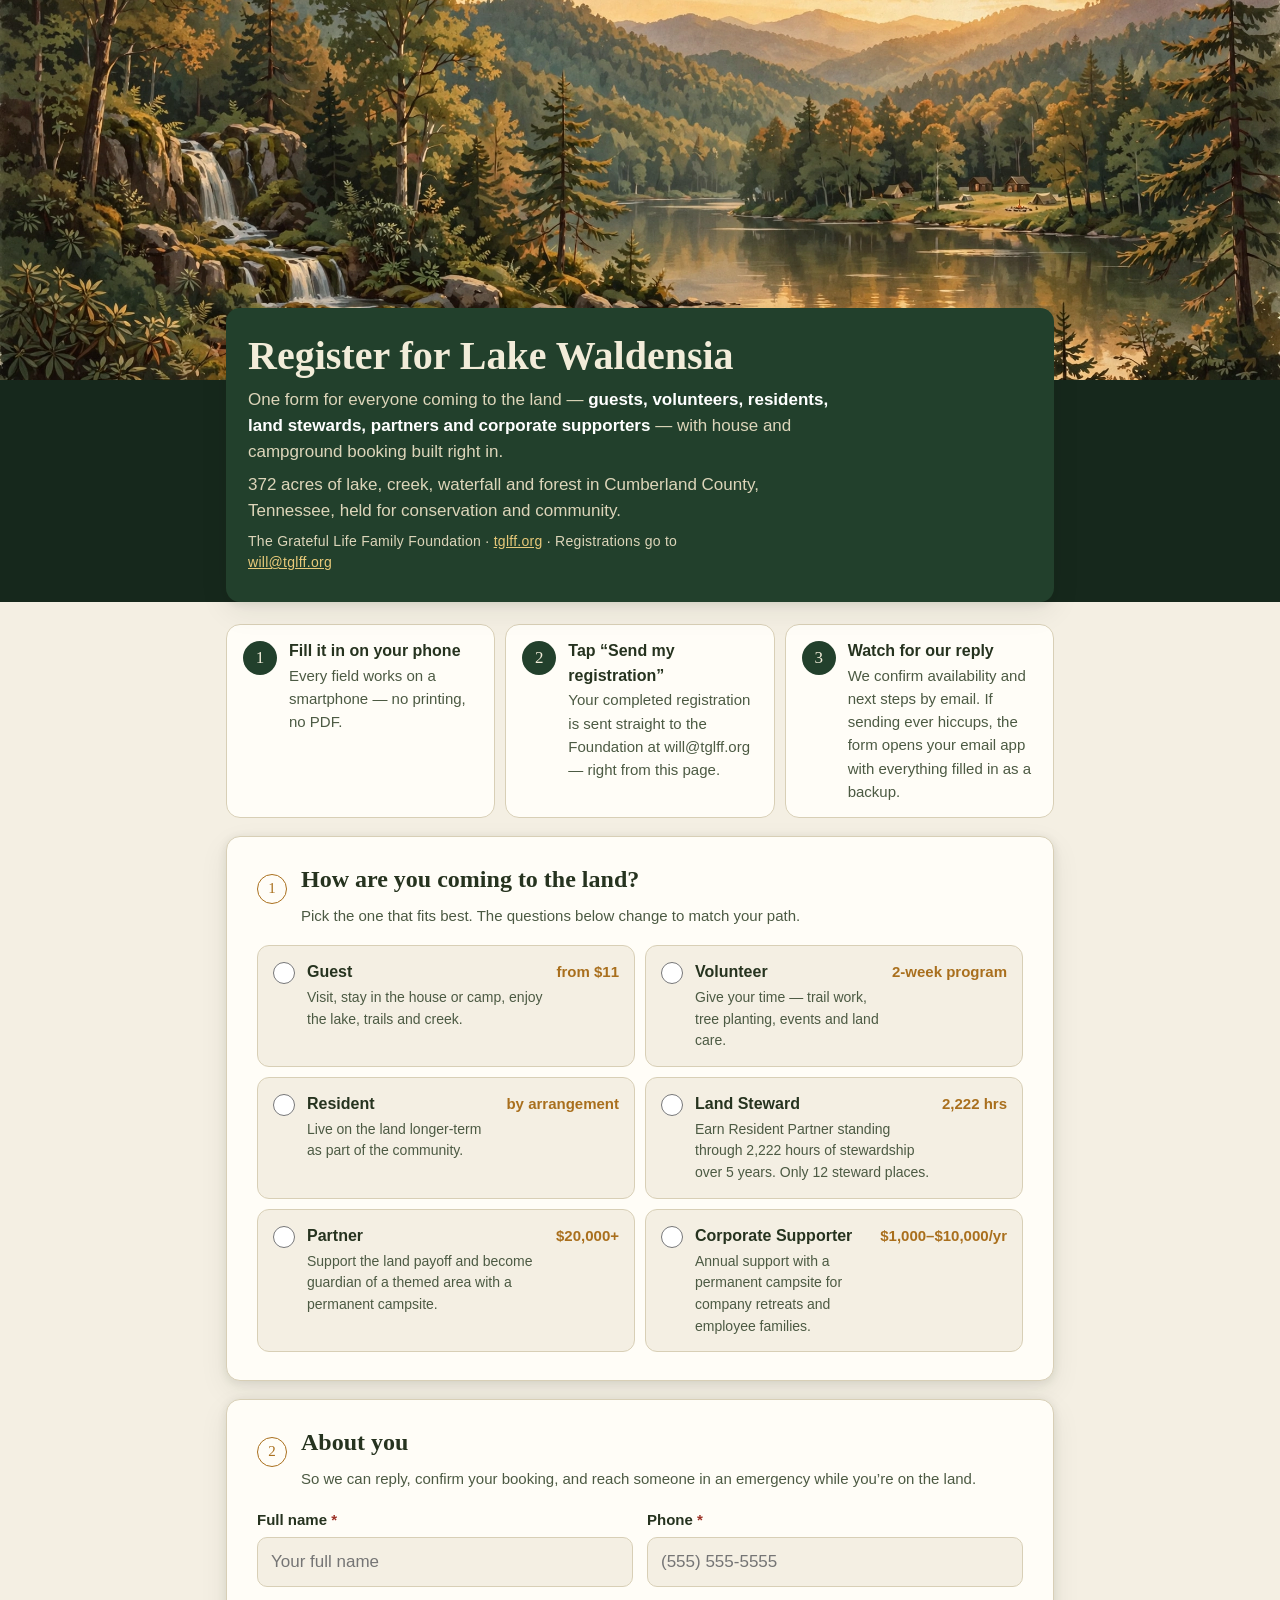
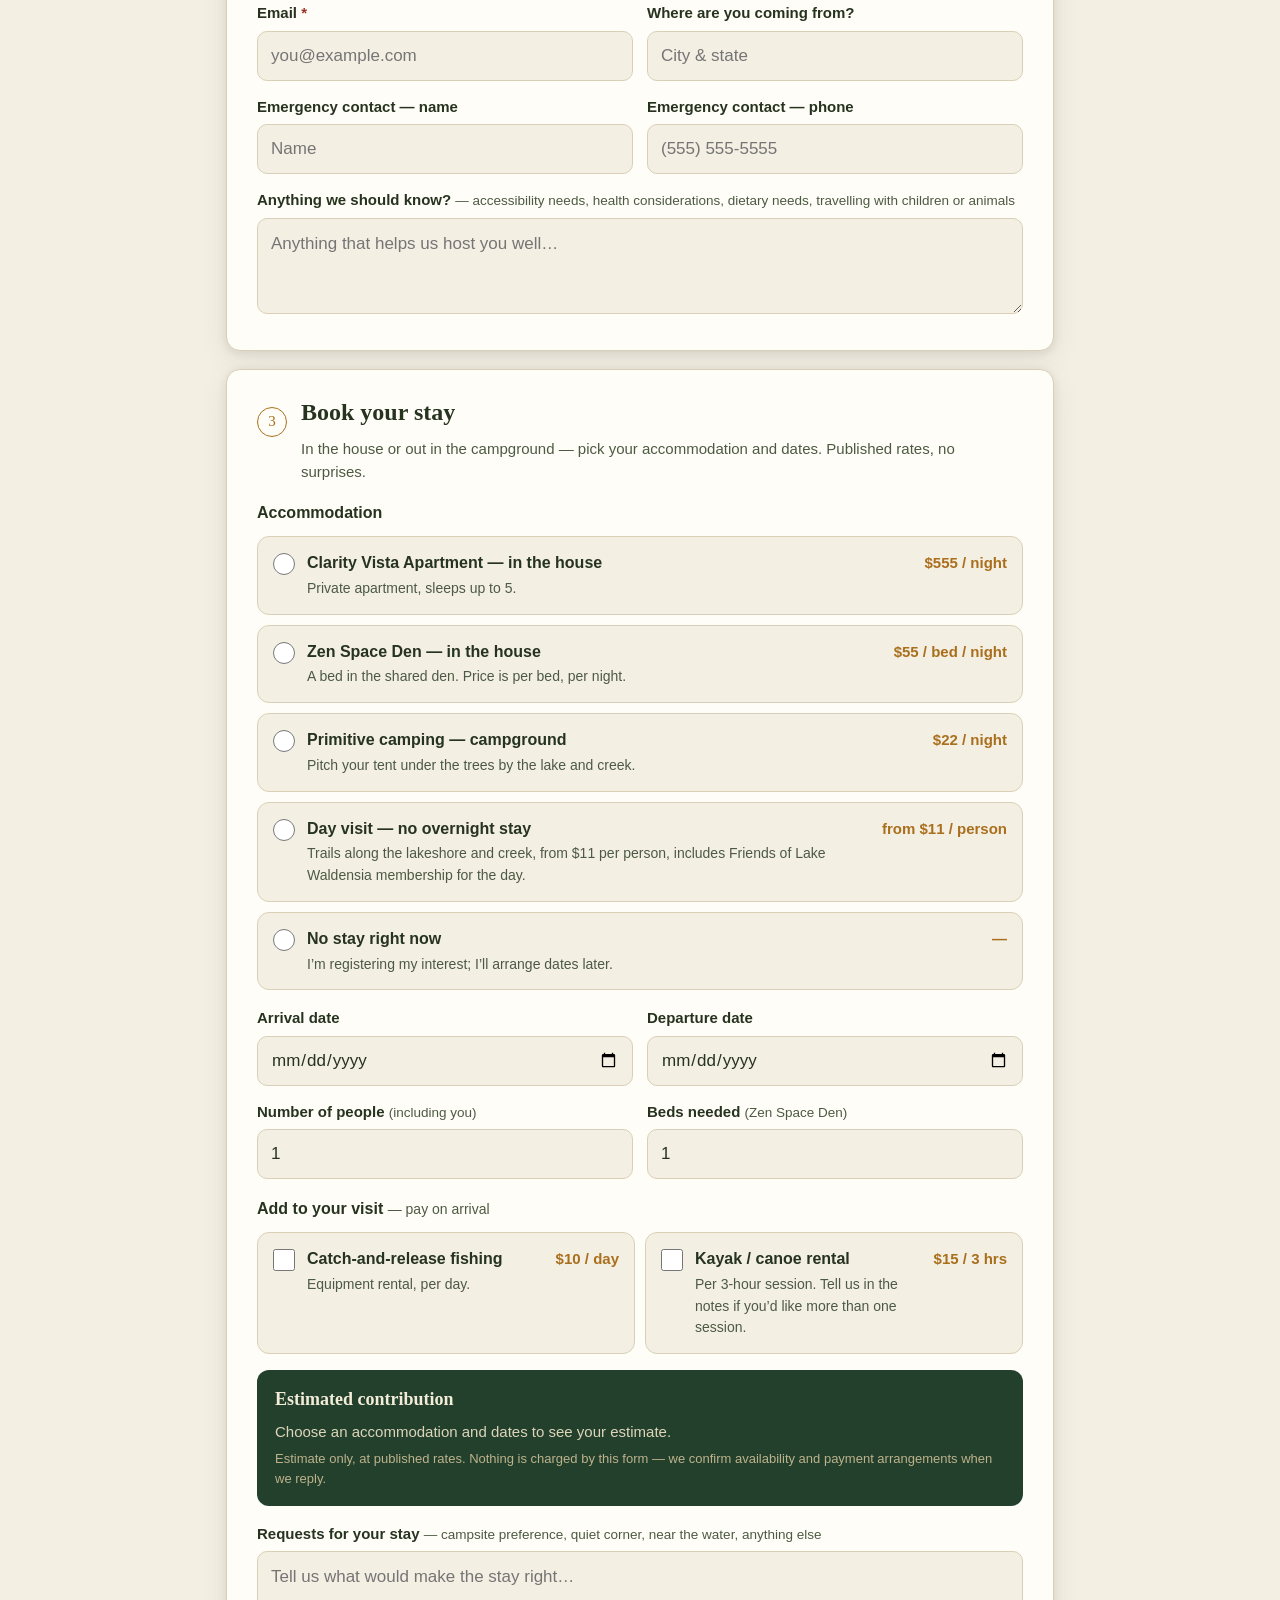
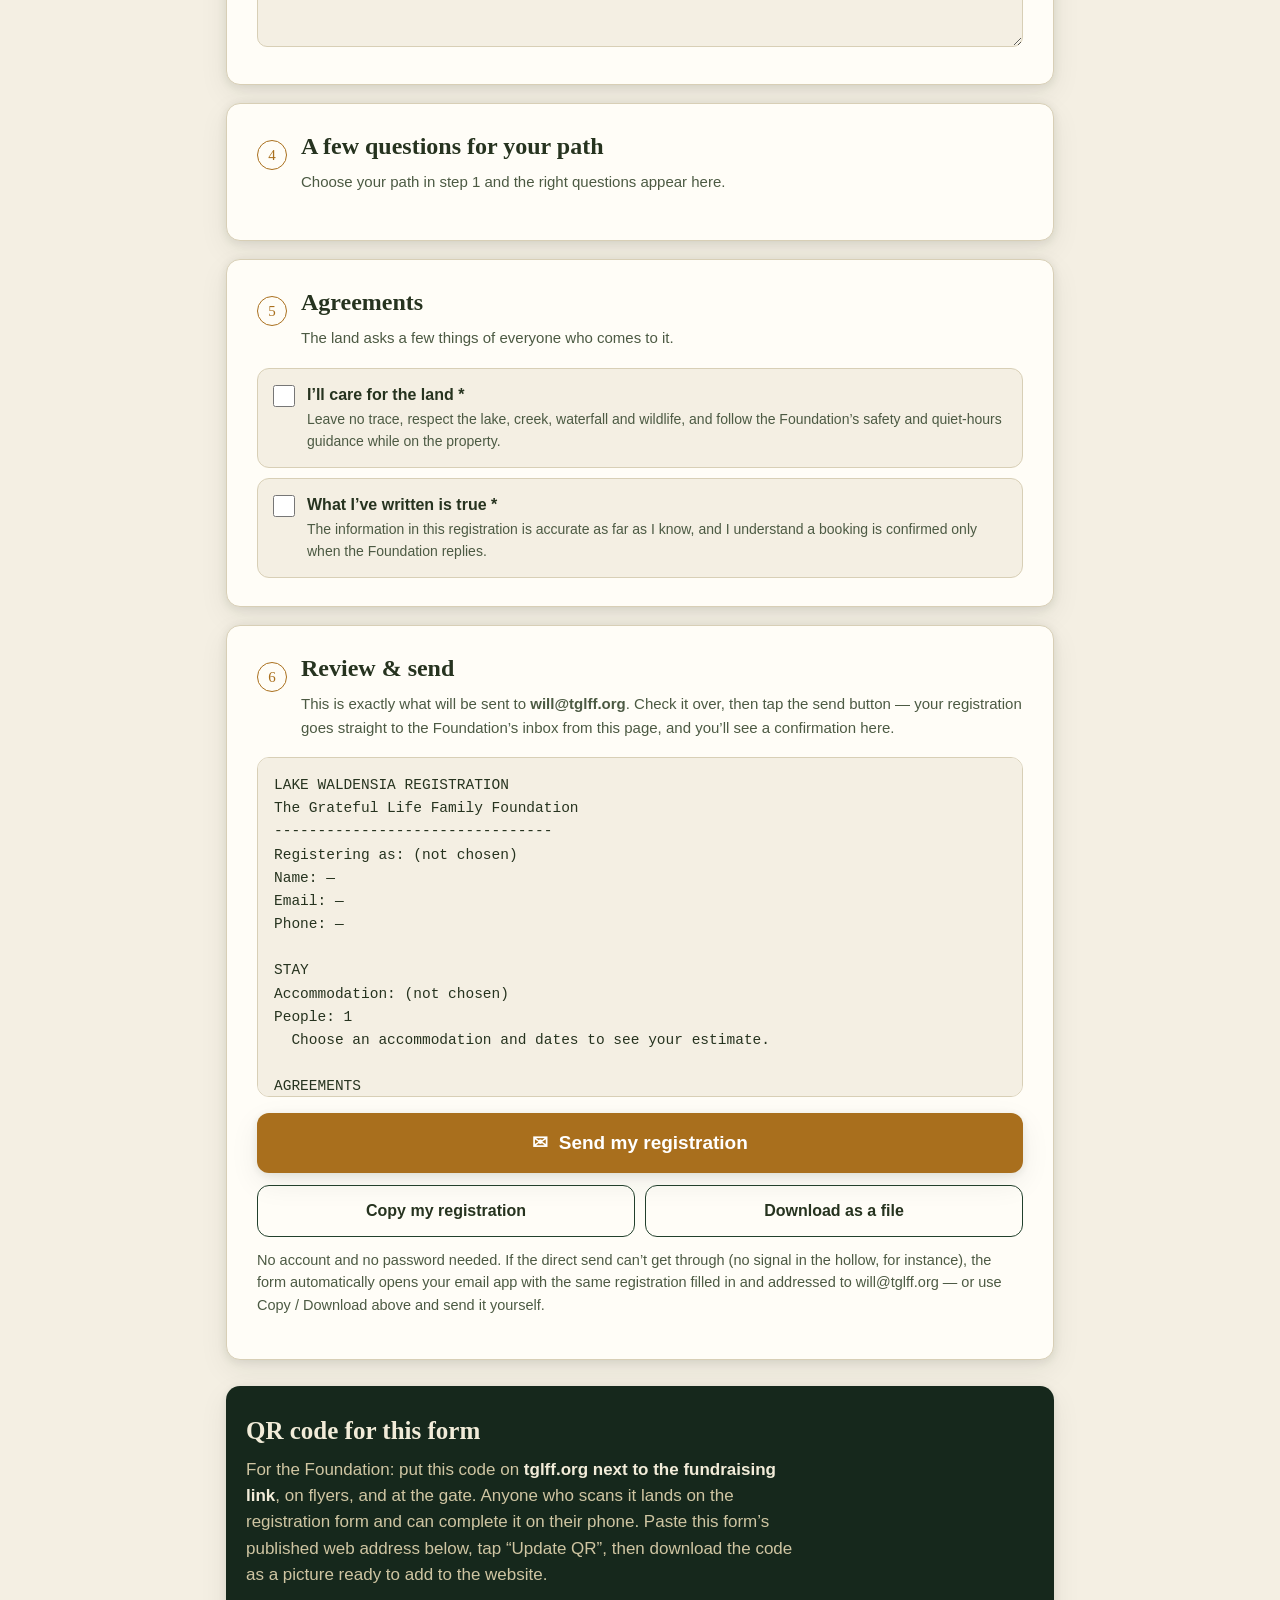
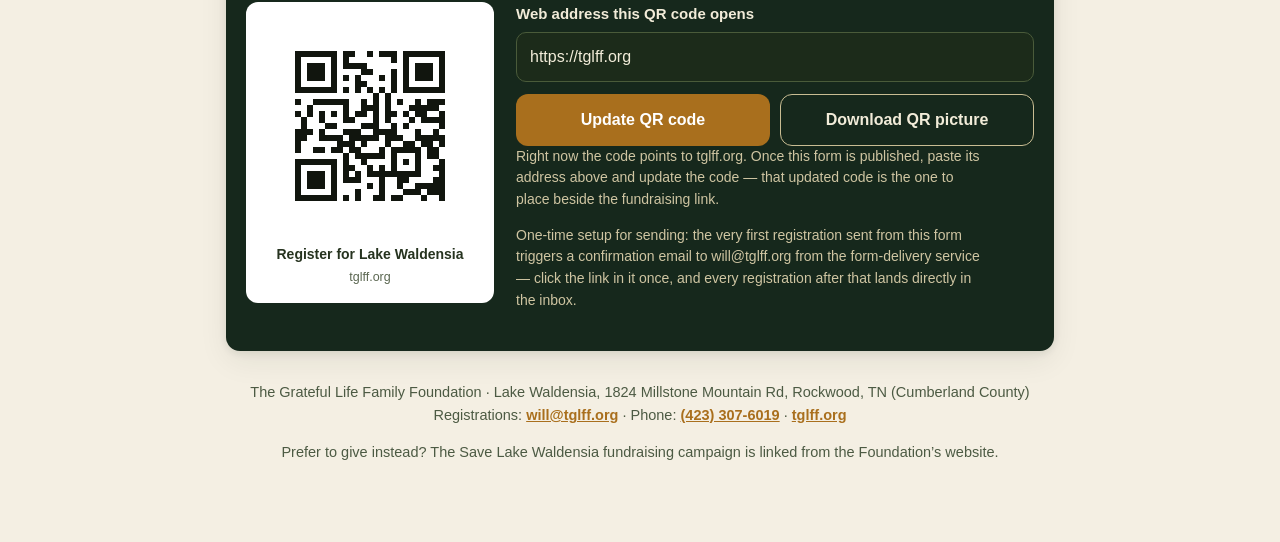
==== register.html @ fe50ce1e "Add Lake Waldensia registration form and QR code" ====
<!doctype html>
<html lang="en">
  <head>
    <meta charset="utf-8" />
    <meta name="viewport" content="width=device-width, initial-scale=1, viewport-fit=cover" />
    <meta name="color-scheme" content="light dark" />
    <link rel="icon" href="data:," />
    <title>Lake Waldensia Registration — Guests, Volunteers, Stewards &amp; Partners</title>
    <script>/* qrcode-generator 1.4.4 (Kazuhiko Arase, MIT) — inlined so the QR code renders anywhere, no network needed */
var qrcode=function(){function i(t,r){function a(t,r){g=function(t){for(var r=new Array(t),e=0;e<t;e+=1){r[e]=new Array(t);for(var n=0;n<t;n+=1)r[e][n]=null}return r}(l=4*u+17),e(0,0),e(l-7,0),e(0,l-7),i(),o(),v(t,r),7<=u&&h(t),null==n&&(n=w(u,f,c)),d(n,r)}var u=t,f=y[r],g=null,l=0,n=null,c=[],s={},e=function(t,r){for(var e=-1;e<=7;e+=1)if(!(t+e<=-1||l<=t+e))for(var n=-1;n<=7;n+=1)r+n<=-1||l<=r+n||(g[t+e][r+n]=0<=e&&e<=6&&(0==n||6==n)||0<=n&&n<=6&&(0==e||6==e)||2<=e&&e<=4&&2<=n&&n<=4)},o=function(){for(var t=8;t<l-8;t+=1)null==g[t][6]&&(g[t][6]=t%2==0);for(var r=8;r<l-8;r+=1)null==g[6][r]&&(g[6][r]=r%2==0)},i=function(){for(var t=B.getPatternPosition(u),r=0;r<t.length;r+=1)for(var e=0;e<t.length;e+=1){var n=t[r],o=t[e];if(null==g[n][o])for(var i=-2;i<=2;i+=1)for(var a=-2;a<=2;a+=1)g[n+i][o+a]=-2==i||2==i||-2==a||2==a||0==i&&0==a}},h=function(t){for(var r=B.getBCHTypeNumber(u),e=0;e<18;e+=1){var n=!t&&1==(r>>e&1);g[Math.floor(e/3)][e%3+l-8-3]=n}for(e=0;e<18;e+=1){n=!t&&1==(r>>e&1);g[e%3+l-8-3][Math.floor(e/3)]=n}},v=function(t,r){for(var e=f<<3|r,n=B.getBCHTypeInfo(e),o=0;o<15;o+=1){var i=!t&&1==(n>>o&1);o<6?g[o][8]=i:o<8?g[o+1][8]=i:g[l-15+o][8]=i}for(o=0;o<15;o+=1){i=!t&&1==(n>>o&1);o<8?g[8][l-o-1]=i:o<9?g[8][15-o-1+1]=i:g[8][15-o-1]=i}g[l-8][8]=!t},d=function(t,r){for(var e=-1,n=l-1,o=7,i=0,a=B.getMaskFunction(r),u=l-1;0<u;u-=2)for(6==u&&(u-=1);;){for(var f=0;f<2;f+=1)if(null==g[n][u-f]){var c=!1;i<t.length&&(c=1==(t[i]>>>o&1)),a(n,u-f)&&(c=!c),g[n][u-f]=c,-1==(o-=1)&&(i+=1,o=7)}if((n+=e)<0||l<=n){n-=e,e=-e;break}}},w=function(t,r,e){for(var n=b.getRSBlocks(t,r),o=M(),i=0;i<e.length;i+=1){var a=e[i];o.put(a.getMode(),4),o.put(a.getLength(),B.getLengthInBits(a.getMode(),t)),a.write(o)}var u=0;for(i=0;i<n.length;i+=1)u+=n[i].dataCount;if(o.getLengthInBits()>8*u)throw"code length overflow. ("+o.getLengthInBits()+">"+8*u+")";for(o.getLengthInBits()+4<=8*u&&o.put(0,4);o.getLengthInBits()%8!=0;)o.putBit(!1);for(;!(o.getLengthInBits()>=8*u||(o.put(236,8),o.getLengthInBits()>=8*u));)o.put(17,8);return function(t,r){for(var e=0,n=0,o=0,i=new Array(r.length),a=new Array(r.length),u=0;u<r.length;u+=1){var f=r[u].dataCount,c=r[u].totalCount-f;n=Math.max(n,f),o=Math.max(o,c),i[u]=new Array(f);for(var g=0;g<i[u].length;g+=1)i[u][g]=255&t.getBuffer()[g+e];e+=f;var l=B.getErrorCorrectPolynomial(c),h=C(i[u],l.getLength()-1).mod(l);a[u]=new Array(l.getLength()-1);for(g=0;g<a[u].length;g+=1){var s=g+h.getLength()-a[u].length;a[u][g]=0<=s?h.getAt(s):0}}var v=0;for(g=0;g<r.length;g+=1)v+=r[g].totalCount;var d=new Array(v),w=0;for(g=0;g<n;g+=1)for(u=0;u<r.length;u+=1)g<i[u].length&&(d[w]=i[u][g],w+=1);for(g=0;g<o;g+=1)for(u=0;u<r.length;u+=1)g<a[u].length&&(d[w]=a[u][g],w+=1);return d}(o,n)};s.addData=function(t,r){var e=null;switch(r=r||"Byte"){case"Numeric":e=x(t);break;case"Alphanumeric":e=m(t);break;case"Byte":e=L(t);break;case"Kanji":e=D(t);break;default:throw"mode:"+r}c.push(e),n=null},s.isDark=function(t,r){if(t<0||l<=t||r<0||l<=r)throw t+","+r;return g[t][r]},s.getModuleCount=function(){return l},s.make=function(){if(u<1){for(var t=1;t<40;t++){for(var r=b.getRSBlocks(t,f),e=M(),n=0;n<c.length;n++){var o=c[n];e.put(o.getMode(),4),e.put(o.getLength(),B.getLengthInBits(o.getMode(),t)),o.write(e)}var i=0;for(n=0;n<r.length;n++)i+=r[n].dataCount;if(e.getLengthInBits()<=8*i)break}u=t}a(!1,function(){for(var t=0,r=0,e=0;e<8;e+=1){a(!0,e);var n=B.getLostPoint(s);(0==e||n<t)&&(t=n,r=e)}return r}())},s.createTableTag=function(t,r){t=t||2;var e="";e+='<table style="',e+=" border-width: 0px; border-style: none;",e+=" border-collapse: collapse;",e+=" padding: 0px; margin: "+(r=void 0===r?4*t:r)+"px;",e+='">',e+="<tbody>";for(var n=0;n<s.getModuleCount();n+=1){e+="<tr>";for(var o=0;o<s.getModuleCount();o+=1)e+='<td style="',e+=" border-width: 0px; border-style: none;",e+=" border-collapse: collapse;",e+=" padding: 0px; margin: 0px;",e+=" width: "+t+"px;",e+=" height: "+t+"px;",e+=" background-color: ",e+=s.isDark(n,o)?"#000000":"#ffffff",e+=";",e+='"/>';e+="</tr>"}return e+="</tbody>",e+="</table>"},s.createSvgTag=function(t,r,e,n){var o={};"object"==typeof t&&(t=(o=t).cellSize,r=o.margin,e=o.alt,n=o.title),t=t||2,r=void 0===r?4*t:r,(e="string"==typeof e?{text:e}:e||{}).text=e.text||null,e.id=e.text?e.id||"qrcode-description":null,(n="string"==typeof n?{text:n}:n||{}).text=n.text||null,n.id=n.text?n.id||"qrcode-title":null;var i,a,u,f,c=s.getModuleCount()*t+2*r,g="";for(f="l"+t+",0 0,"+t+" -"+t+",0 0,-"+t+"z ",g+='<svg version="1.1" xmlns="http://www.w3.org/2000/svg"',g+=o.scalable?"":' width="'+c+'px" height="'+c+'px"',g+=' viewBox="0 0 '+c+" "+c+'" ',g+=' preserveAspectRatio="xMinYMin meet"',g+=n.text||e.text?' role="img" aria-labelledby="'+p([n.id,e.id].join(" ").trim())+'"':"",g+=">",g+=n.text?'<title id="'+p(n.id)+'">'+p(n.text)+"</title>":"",g+=e.text?'<description id="'+p(e.id)+'">'+p(e.text)+"</description>":"",g+='<rect width="100%" height="100%" fill="white" cx="0" cy="0"/>',g+='<path d="',a=0;a<s.getModuleCount();a+=1)for(u=a*t+r,i=0;i<s.getModuleCount();i+=1)s.isDark(a,i)&&(g+="M"+(i*t+r)+","+u+f);return g+='" stroke="transparent" fill="black"/>',g+="</svg>"},s.createDataURL=function(o,t){o=o||2,t=void 0===t?4*o:t;var r=s.getModuleCount()*o+2*t,i=t,a=r-t;return I(r,r,function(t,r){if(i<=t&&t<a&&i<=r&&r<a){var e=Math.floor((t-i)/o),n=Math.floor((r-i)/o);return s.isDark(n,e)?0:1}return 1})},s.createImgTag=function(t,r,e){t=t||2,r=void 0===r?4*t:r;var n=s.getModuleCount()*t+2*r,o="";return o+="<img",o+=' src="',o+=s.createDataURL(t,r),o+='"',o+=' width="',o+=n,o+='"',o+=' height="',o+=n,o+='"',e&&(o+=' alt="',o+=p(e),o+='"'),o+="/>"};var p=function(t){for(var r="",e=0;e<t.length;e+=1){var n=t.charAt(e);switch(n){case"<":r+="&lt;";break;case">":r+="&gt;";break;case"&":r+="&amp;";break;case'"':r+="&quot;";break;default:r+=n}}return r};return s.createASCII=function(t,r){if((t=t||1)<2)return function(t){t=void 0===t?2:t;var r,e,n,o,i,a=1*s.getModuleCount()+2*t,u=t,f=a-t,c={"██":"█","█ ":"▀"," █":"▄","  ":" "},g={"██":"▀","█ ":"▀"," █":" ","  ":" "},l="";for(r=0;r<a;r+=2){for(n=Math.floor((r-u)/1),o=Math.floor((r+1-u)/1),e=0;e<a;e+=1)i="█",u<=e&&e<f&&u<=r&&r<f&&s.isDark(n,Math.floor((e-u)/1))&&(i=" "),u<=e&&e<f&&u<=r+1&&r+1<f&&s.isDark(o,Math.floor((e-u)/1))?i+=" ":i+="█",l+=t<1&&f<=r+1?g[i]:c[i];l+="\n"}return a%2&&0<t?l.substring(0,l.length-a-1)+Array(1+a).join("▀"):l.substring(0,l.length-1)}(r);t-=1,r=void 0===r?2*t:r;var e,n,o,i,a=s.getModuleCount()*t+2*r,u=r,f=a-r,c=Array(t+1).join("██"),g=Array(t+1).join("  "),l="",h="";for(e=0;e<a;e+=1){for(o=Math.floor((e-u)/t),h="",n=0;n<a;n+=1)i=1,u<=n&&n<f&&u<=e&&e<f&&s.isDark(o,Math.floor((n-u)/t))&&(i=0),h+=i?c:g;for(o=0;o<t;o+=1)l+=h+"\n"}return l.substring(0,l.length-1)},s.renderTo2dContext=function(t,r){r=r||2;for(var e=s.getModuleCount(),n=0;n<e;n++)for(var o=0;o<e;o++)t.fillStyle=s.isDark(n,o)?"black":"white",t.fillRect(n*r,o*r,r,r)},s}i.stringToBytes=(i.stringToBytesFuncs={default:function(t){for(var r=[],e=0;e<t.length;e+=1){var n=t.charCodeAt(e);r.push(255&n)}return r}}).default,i.createStringToBytes=function(u,f){var i=function(){function t(){var t=r.read();if(-1==t)throw"eof";return t}for(var r=S(u),e=0,n={};;){var o=r.read();if(-1==o)break;var i=t(),a=t()<<8|t();n[String.fromCharCode(o<<8|i)]=a,e+=1}if(e!=f)throw e+" != "+f;return n}(),a="?".charCodeAt(0);return function(t){for(var r=[],e=0;e<t.length;e+=1){var n=t.charCodeAt(e);if(n<128)r.push(n);else{var o=i[t.charAt(e)];"number"==typeof o?(255&o)==o?r.push(o):(r.push(o>>>8),r.push(255&o)):r.push(a)}}return r}};var r,t,a=1,u=2,o=4,f=8,y={L:1,M:0,Q:3,H:2},e=0,n=1,c=2,g=3,l=4,h=5,s=6,v=7,B=(r=[[],[6,18],[6,22],[6,26],[6,30],[6,34],[6,22,38],[6,24,42],[6,26,46],[6,28,50],[6,30,54],[6,32,58],[6,34,62],[6,26,46,66],[6,26,48,70],[6,26,50,74],[6,30,54,78],[6,30,56,82],[6,30,58,86],[6,34,62,90],[6,28,50,72,94],[6,26,50,74,98],[6,30,54,78,102],[6,28,54,80,106],[6,32,58,84,110],[6,30,58,86,114],[6,34,62,90,118],[6,26,50,74,98,122],[6,30,54,78,102,126],[6,26,52,78,104,130],[6,30,56,82,108,134],[6,34,60,86,112,138],[6,30,58,86,114,142],[6,34,62,90,118,146],[6,30,54,78,102,126,150],[6,24,50,76,102,128,154],[6,28,54,80,106,132,158],[6,32,58,84,110,136,162],[6,26,54,82,110,138,166],[6,30,58,86,114,142,170]],(t={}).getBCHTypeInfo=function(t){for(var r=t<<10;0<=d(r)-d(1335);)r^=1335<<d(r)-d(1335);return 21522^(t<<10|r)},t.getBCHTypeNumber=function(t){for(var r=t<<12;0<=d(r)-d(7973);)r^=7973<<d(r)-d(7973);return t<<12|r},t.getPatternPosition=function(t){return r[t-1]},t.getMaskFunction=function(t){switch(t){case e:return function(t,r){return(t+r)%2==0};case n:return function(t,r){return t%2==0};case c:return function(t,r){return r%3==0};case g:return function(t,r){return(t+r)%3==0};case l:return function(t,r){return(Math.floor(t/2)+Math.floor(r/3))%2==0};case h:return function(t,r){return t*r%2+t*r%3==0};case s:return function(t,r){return(t*r%2+t*r%3)%2==0};case v:return function(t,r){return(t*r%3+(t+r)%2)%2==0};default:throw"bad maskPattern:"+t}},t.getErrorCorrectPolynomial=function(t){for(var r=C([1],0),e=0;e<t;e+=1)r=r.multiply(C([1,w.gexp(e)],0));return r},t.getLengthInBits=function(t,r){if(1<=r&&r<10)switch(t){case a:return 10;case u:return 9;case o:case f:return 8;default:throw"mode:"+t}else if(r<27)switch(t){case a:return 12;case u:return 11;case o:return 16;case f:return 10;default:throw"mode:"+t}else{if(!(r<41))throw"type:"+r;switch(t){case a:return 14;case u:return 13;case o:return 16;case f:return 12;default:throw"mode:"+t}}},t.getLostPoint=function(t){for(var r=t.getModuleCount(),e=0,n=0;n<r;n+=1)for(var o=0;o<r;o+=1){for(var i=0,a=t.isDark(n,o),u=-1;u<=1;u+=1)if(!(n+u<0||r<=n+u))for(var f=-1;f<=1;f+=1)o+f<0||r<=o+f||0==u&&0==f||a==t.isDark(n+u,o+f)&&(i+=1);5<i&&(e+=3+i-5)}for(n=0;n<r-1;n+=1)for(o=0;o<r-1;o+=1){var c=0;t.isDark(n,o)&&(c+=1),t.isDark(n+1,o)&&(c+=1),t.isDark(n,o+1)&&(c+=1),t.isDark(n+1,o+1)&&(c+=1),0!=c&&4!=c||(e+=3)}for(n=0;n<r;n+=1)for(o=0;o<r-6;o+=1)t.isDark(n,o)&&!t.isDark(n,o+1)&&t.isDark(n,o+2)&&t.isDark(n,o+3)&&t.isDark(n,o+4)&&!t.isDark(n,o+5)&&t.isDark(n,o+6)&&(e+=40);for(o=0;o<r;o+=1)for(n=0;n<r-6;n+=1)t.isDark(n,o)&&!t.isDark(n+1,o)&&t.isDark(n+2,o)&&t.isDark(n+3,o)&&t.isDark(n+4,o)&&!t.isDark(n+5,o)&&t.isDark(n+6,o)&&(e+=40);var g=0;for(o=0;o<r;o+=1)for(n=0;n<r;n+=1)t.isDark(n,o)&&(g+=1);return e+=Math.abs(100*g/r/r-50)/5*10},t);function d(t){for(var r=0;0!=t;)r+=1,t>>>=1;return r}var w=function(){for(var r=new Array(256),e=new Array(256),t=0;t<8;t+=1)r[t]=1<<t;for(t=8;t<256;t+=1)r[t]=r[t-4]^r[t-5]^r[t-6]^r[t-8];for(t=0;t<255;t+=1)e[r[t]]=t;var n={glog:function(t){if(t<1)throw"glog("+t+")";return e[t]},gexp:function(t){for(;t<0;)t+=255;for(;256<=t;)t-=255;return r[t]}};return n}();function C(n,o){if(void 0===n.length)throw n.length+"/"+o;var r=function(){for(var t=0;t<n.length&&0==n[t];)t+=1;for(var r=new Array(n.length-t+o),e=0;e<n.length-t;e+=1)r[e]=n[e+t];return r}(),i={getAt:function(t){return r[t]},getLength:function(){return r.length},multiply:function(t){for(var r=new Array(i.getLength()+t.getLength()-1),e=0;e<i.getLength();e+=1)for(var n=0;n<t.getLength();n+=1)r[e+n]^=w.gexp(w.glog(i.getAt(e))+w.glog(t.getAt(n)));return C(r,0)},mod:function(t){if(i.getLength()-t.getLength()<0)return i;for(var r=w.glog(i.getAt(0))-w.glog(t.getAt(0)),e=new Array(i.getLength()),n=0;n<i.getLength();n+=1)e[n]=i.getAt(n);for(n=0;n<t.getLength();n+=1)e[n]^=w.gexp(w.glog(t.getAt(n))+r);return C(e,0).mod(t)}};return i}function p(){var e=[],o={writeByte:function(t){e.push(255&t)},writeShort:function(t){o.writeByte(t),o.writeByte(t>>>8)},writeBytes:function(t,r,e){r=r||0,e=e||t.length;for(var n=0;n<e;n+=1)o.writeByte(t[n+r])},writeString:function(t){for(var r=0;r<t.length;r+=1)o.writeByte(t.charCodeAt(r))},toByteArray:function(){return e},toString:function(){var t="";t+="[";for(var r=0;r<e.length;r+=1)0<r&&(t+=","),t+=e[r];return t+="]"}};return o}var k,A,b=(k=[[1,26,19],[1,26,16],[1,26,13],[1,26,9],[1,44,34],[1,44,28],[1,44,22],[1,44,16],[1,70,55],[1,70,44],[2,35,17],[2,35,13],[1,100,80],[2,50,32],[2,50,24],[4,25,9],[1,134,108],[2,67,43],[2,33,15,2,34,16],[2,33,11,2,34,12],[2,86,68],[4,43,27],[4,43,19],[4,43,15],[2,98,78],[4,49,31],[2,32,14,4,33,15],[4,39,13,1,40,14],[2,121,97],[2,60,38,2,61,39],[4,40,18,2,41,19],[4,40,14,2,41,15],[2,146,116],[3,58,36,2,59,37],[4,36,16,4,37,17],[4,36,12,4,37,13],[2,86,68,2,87,69],[4,69,43,1,70,44],[6,43,19,2,44,20],[6,43,15,2,44,16],[4,101,81],[1,80,50,4,81,51],[4,50,22,4,51,23],[3,36,12,8,37,13],[2,116,92,2,117,93],[6,58,36,2,59,37],[4,46,20,6,47,21],[7,42,14,4,43,15],[4,133,107],[8,59,37,1,60,38],[8,44,20,4,45,21],[12,33,11,4,34,12],[3,145,115,1,146,116],[4,64,40,5,65,41],[11,36,16,5,37,17],[11,36,12,5,37,13],[5,109,87,1,110,88],[5,65,41,5,66,42],[5,54,24,7,55,25],[11,36,12,7,37,13],[5,122,98,1,123,99],[7,73,45,3,74,46],[15,43,19,2,44,20],[3,45,15,13,46,16],[1,135,107,5,136,108],[10,74,46,1,75,47],[1,50,22,15,51,23],[2,42,14,17,43,15],[5,150,120,1,151,121],[9,69,43,4,70,44],[17,50,22,1,51,23],[2,42,14,19,43,15],[3,141,113,4,142,114],[3,70,44,11,71,45],[17,47,21,4,48,22],[9,39,13,16,40,14],[3,135,107,5,136,108],[3,67,41,13,68,42],[15,54,24,5,55,25],[15,43,15,10,44,16],[4,144,116,4,145,117],[17,68,42],[17,50,22,6,51,23],[19,46,16,6,47,17],[2,139,111,7,140,112],[17,74,46],[7,54,24,16,55,25],[34,37,13],[4,151,121,5,152,122],[4,75,47,14,76,48],[11,54,24,14,55,25],[16,45,15,14,46,16],[6,147,117,4,148,118],[6,73,45,14,74,46],[11,54,24,16,55,25],[30,46,16,2,47,17],[8,132,106,4,133,107],[8,75,47,13,76,48],[7,54,24,22,55,25],[22,45,15,13,46,16],[10,142,114,2,143,115],[19,74,46,4,75,47],[28,50,22,6,51,23],[33,46,16,4,47,17],[8,152,122,4,153,123],[22,73,45,3,74,46],[8,53,23,26,54,24],[12,45,15,28,46,16],[3,147,117,10,148,118],[3,73,45,23,74,46],[4,54,24,31,55,25],[11,45,15,31,46,16],[7,146,116,7,147,117],[21,73,45,7,74,46],[1,53,23,37,54,24],[19,45,15,26,46,16],[5,145,115,10,146,116],[19,75,47,10,76,48],[15,54,24,25,55,25],[23,45,15,25,46,16],[13,145,115,3,146,116],[2,74,46,29,75,47],[42,54,24,1,55,25],[23,45,15,28,46,16],[17,145,115],[10,74,46,23,75,47],[10,54,24,35,55,25],[19,45,15,35,46,16],[17,145,115,1,146,116],[14,74,46,21,75,47],[29,54,24,19,55,25],[11,45,15,46,46,16],[13,145,115,6,146,116],[14,74,46,23,75,47],[44,54,24,7,55,25],[59,46,16,1,47,17],[12,151,121,7,152,122],[12,75,47,26,76,48],[39,54,24,14,55,25],[22,45,15,41,46,16],[6,151,121,14,152,122],[6,75,47,34,76,48],[46,54,24,10,55,25],[2,45,15,64,46,16],[17,152,122,4,153,123],[29,74,46,14,75,47],[49,54,24,10,55,25],[24,45,15,46,46,16],[4,152,122,18,153,123],[13,74,46,32,75,47],[48,54,24,14,55,25],[42,45,15,32,46,16],[20,147,117,4,148,118],[40,75,47,7,76,48],[43,54,24,22,55,25],[10,45,15,67,46,16],[19,148,118,6,149,119],[18,75,47,31,76,48],[34,54,24,34,55,25],[20,45,15,61,46,16]],(A={}).getRSBlocks=function(t,r){var e=function(t,r){switch(r){case y.L:return k[4*(t-1)+0];case y.M:return k[4*(t-1)+1];case y.Q:return k[4*(t-1)+2];case y.H:return k[4*(t-1)+3];default:return}}(t,r);if(void 0===e)throw"bad rs block @ typeNumber:"+t+"/errorCorrectionLevel:"+r;for(var n,o,i=e.length/3,a=[],u=0;u<i;u+=1)for(var f=e[3*u+0],c=e[3*u+1],g=e[3*u+2],l=0;l<f;l+=1)a.push((n=g,o=void 0,(o={}).totalCount=c,o.dataCount=n,o));return a},A),M=function(){var e=[],n=0,o={getBuffer:function(){return e},getAt:function(t){var r=Math.floor(t/8);return 1==(e[r]>>>7-t%8&1)},put:function(t,r){for(var e=0;e<r;e+=1)o.putBit(1==(t>>>r-e-1&1))},getLengthInBits:function(){return n},putBit:function(t){var r=Math.floor(n/8);e.length<=r&&e.push(0),t&&(e[r]|=128>>>n%8),n+=1}};return o},x=function(t){var r=a,n=t,e={getMode:function(){return r},getLength:function(t){return n.length},write:function(t){for(var r=n,e=0;e+2<r.length;)t.put(o(r.substring(e,e+3)),10),e+=3;e<r.length&&(r.length-e==1?t.put(o(r.substring(e,e+1)),4):r.length-e==2&&t.put(o(r.substring(e,e+2)),7))}},o=function(t){for(var r=0,e=0;e<t.length;e+=1)r=10*r+i(t.charAt(e));return r},i=function(t){if("0"<=t&&t<="9")return t.charCodeAt(0)-"0".charCodeAt(0);throw"illegal char :"+t};return e},m=function(t){var r=u,n=t,e={getMode:function(){return r},getLength:function(t){return n.length},write:function(t){for(var r=n,e=0;e+1<r.length;)t.put(45*o(r.charAt(e))+o(r.charAt(e+1)),11),e+=2;e<r.length&&t.put(o(r.charAt(e)),6)}},o=function(t){if("0"<=t&&t<="9")return t.charCodeAt(0)-"0".charCodeAt(0);if("A"<=t&&t<="Z")return t.charCodeAt(0)-"A".charCodeAt(0)+10;switch(t){case" ":return 36;case"$":return 37;case"%":return 38;case"*":return 39;case"+":return 40;case"-":return 41;case".":return 42;case"/":return 43;case":":return 44;default:throw"illegal char :"+t}};return e},L=function(t){var r=o,e=i.stringToBytes(t),n={getMode:function(){return r},getLength:function(t){return e.length},write:function(t){for(var r=0;r<e.length;r+=1)t.put(e[r],8)}};return n},D=function(t){var r=f,e=i.stringToBytesFuncs.SJIS;if(!e)throw"sjis not supported.";!function(){var t=e("友");if(2!=t.length||38726!=(t[0]<<8|t[1]))throw"sjis not supported."}();var o=e(t),n={getMode:function(){return r},getLength:function(t){return~~(o.length/2)},write:function(t){for(var r=o,e=0;e+1<r.length;){var n=(255&r[e])<<8|255&r[e+1];if(33088<=n&&n<=40956)n-=33088;else{if(!(57408<=n&&n<=60351))throw"illegal char at "+(e+1)+"/"+n;n-=49472}n=192*(n>>>8&255)+(255&n),t.put(n,13),e+=2}if(e<r.length)throw"illegal char at "+(e+1)}};return n},S=function(t){var e=t,n=0,o=0,i=0,r={read:function(){for(;i<8;){if(n>=e.length){if(0==i)return-1;throw"unexpected end of file./"+i}var t=e.charAt(n);if(n+=1,"="==t)return i=0,-1;t.match(/^\s$/)||(o=o<<6|a(t.charCodeAt(0)),i+=6)}var r=o>>>i-8&255;return i-=8,r}},a=function(t){if(65<=t&&t<=90)return t-65;if(97<=t&&t<=122)return t-97+26;if(48<=t&&t<=57)return t-48+52;if(43==t)return 62;if(47==t)return 63;throw"c:"+t};return r},I=function(t,r,e){for(var n=function(t,r){var n=t,o=r,l=new Array(t*r),e={setPixel:function(t,r,e){l[r*n+t]=e},write:function(t){t.writeString("GIF87a"),t.writeShort(n),t.writeShort(o),t.writeByte(128),t.writeByte(0),t.writeByte(0),t.writeByte(0),t.writeByte(0),t.writeByte(0),t.writeByte(255),t.writeByte(255),t.writeByte(255),t.writeString(","),t.writeShort(0),t.writeShort(0),t.writeShort(n),t.writeShort(o),t.writeByte(0);var r=i(2);t.writeByte(2);for(var e=0;255<r.length-e;)t.writeByte(255),t.writeBytes(r,e,255),e+=255;t.writeByte(r.length-e),t.writeBytes(r,e,r.length-e),t.writeByte(0),t.writeString(";")}},i=function(t){for(var r=1<<t,e=1+(1<<t),n=t+1,o=h(),i=0;i<r;i+=1)o.add(String.fromCharCode(i));o.add(String.fromCharCode(r)),o.add(String.fromCharCode(e));var a=p(),u=function(t){var e=t,n=0,o=0,r={write:function(t,r){if(t>>>r!=0)throw"length over";for(;8<=n+r;)e.writeByte(255&(t<<n|o)),r-=8-n,t>>>=8-n,n=o=0;o|=t<<n,n+=r},flush:function(){0<n&&e.writeByte(o)}};return r}(a);u.write(r,n);var f=0,c=String.fromCharCode(l[f]);for(f+=1;f<l.length;){var g=String.fromCharCode(l[f]);f+=1,o.contains(c+g)?c+=g:(u.write(o.indexOf(c),n),o.size()<4095&&(o.size()==1<<n&&(n+=1),o.add(c+g)),c=g)}return u.write(o.indexOf(c),n),u.write(e,n),u.flush(),a.toByteArray()},h=function(){var r={},e=0,n={add:function(t){if(n.contains(t))throw"dup key:"+t;r[t]=e,e+=1},size:function(){return e},indexOf:function(t){return r[t]},contains:function(t){return void 0!==r[t]}};return n};return e}(t,r),o=0;o<r;o+=1)for(var i=0;i<t;i+=1)n.setPixel(i,o,e(i,o));var a=p();n.write(a);for(var u=function(){function e(t){a+=String.fromCharCode(r(63&t))}var n=0,o=0,i=0,a="",t={},r=function(t){if(t<0);else{if(t<26)return 65+t;if(t<52)return t-26+97;if(t<62)return t-52+48;if(62==t)return 43;if(63==t)return 47}throw"n:"+t};return t.writeByte=function(t){for(n=n<<8|255&t,o+=8,i+=1;6<=o;)e(n>>>o-6),o-=6},t.flush=function(){if(0<o&&(e(n<<6-o),o=n=0),i%3!=0)for(var t=3-i%3,r=0;r<t;r+=1)a+="="},t.toString=function(){return a},t}(),f=a.toByteArray(),c=0;c<f.length;c+=1)u.writeByte(f[c]);return u.flush(),"data:image/gif;base64,"+u};return i}();qrcode.stringToBytesFuncs["UTF-8"]=function(t){return function(t){for(var r=[],e=0;e<t.length;e++){var n=t.charCodeAt(e);n<128?r.push(n):n<2048?r.push(192|n>>6,128|63&n):n<55296||57344<=n?r.push(224|n>>12,128|n>>6&63,128|63&n):(e++,n=65536+((1023&n)<<10|1023&t.charCodeAt(e)),r.push(240|n>>18,128|n>>12&63,128|n>>6&63,128|63&n))}return r}(t)},function(t){"function"==typeof define&&define.amd?define([],t):"object"==typeof exports&&(module.exports=t())}(function(){return qrcode});
</script>
    <style>
      :root{
        --bg:#f4efe3;
        --surface:#fffdf7;
        --surface-2:#ece5d2;
        --ink:#26331f;
        --ink-soft:#4c5a43;
        --line:#d8cfb6;
        --forest:#22402c;
        --forest-deep:#16281c;
        --moss:#5d7f4c;
        --amber:#a96f1d;
        --amber-soft:#f3e3bd;
        --danger:#9c3226;
        --radius:14px;
        --shadow:0 2px 10px rgba(28,42,22,.10), 0 10px 30px rgba(28,42,22,.07);
      }
      @media (prefers-color-scheme: dark){
        :root{
          --bg:#12180f;
          --surface:#1d2618;
          --surface-2:#27331f;
          --ink:#ece7d3;
          --ink-soft:#b9c2a6;
          --line:#3d4a31;
          --forest:#2e5238;
          --forest-deep:#0d150c;
          --moss:#8fae77;
          --amber:#d9a441;
          --amber-soft:#3d3418;
          --danger:#e08a7d;
          --shadow:0 2px 10px rgba(0,0,0,.4), 0 10px 30px rgba(0,0,0,.3);
        }
      }
      *{box-sizing:border-box}
      html{scroll-behavior:smooth}
      body{
        margin:0;background:var(--bg);color:var(--ink);
        font-family:-apple-system,BlinkMacSystemFont,"Segoe UI",Roboto,"Helvetica Neue",Arial,sans-serif;
        font-size:17px;line-height:1.55;
        -webkit-text-size-adjust:100%;
      }
      h1,h2,h3,.serif{font-family:"Iowan Old Style",Palatino,Palatino Linotype,Georgia,"Times New Roman",serif}
      img{max-width:100%;display:block}
      a{color:var(--amber)}
      .wrap{max-width:860px;margin:0 auto;padding:0 16px 64px}

      /* ---------- Hero ---------- */
      .hero{position:relative;background:var(--forest-deep)}
      .hero img{width:100%;height:300px;object-fit:cover;object-position:center 62%}
      @media (min-width:700px){.hero img{height:380px}}
      .hero-card{
        max-width:860px;margin:-72px auto 0;padding:0 16px;position:relative;
      }
      .hero-inner{
        background:var(--forest);color:#f2ecd9;border-radius:var(--radius);
        padding:26px 22px 22px;box-shadow:var(--shadow);
      }
      @media (prefers-color-scheme: dark){.hero-inner{background:#1d2f1e}}
      .hero-inner h1{margin:0 0 8px;font-size:clamp(28px,6vw,40px);line-height:1.12;font-weight:700}
      .hero-inner p{margin:0 0 6px;color:#ddd5ba;max-width:62ch}
      .hero-inner p strong{color:#fff}
      .org-line{font-size:14px;letter-spacing:.02em;color:#c9bd93;margin-top:12px}
      .org-line a{color:#e8c97a}

      /* ---------- How it works ---------- */
      .steps{display:grid;gap:10px;margin:22px 0 6px}
      @media (min-width:700px){.steps{grid-template-columns:repeat(3,1fr)}}
      .step{
        background:var(--surface);border:1px solid var(--line);border-radius:var(--radius);
        padding:14px 16px;display:flex;gap:12px;align-items:flex-start;
      }
      .step-num{
        flex:0 0 auto;width:34px;height:34px;border-radius:50%;
        background:var(--forest);color:#f2ecd9;font-family:Georgia,serif;
        display:flex;align-items:center;justify-content:center;font-size:17px;margin-top:2px;
      }
      .step p{margin:0;font-size:15px;color:var(--ink-soft)}
      .step p strong{color:var(--ink);display:block;font-size:16px}

      /* ---------- Form sections ---------- */
      form{margin-top:14px}
      section.card{
        background:var(--surface);border:1px solid var(--line);border-radius:var(--radius);
        box-shadow:var(--shadow);padding:22px 18px;margin:18px 0;
      }
      @media (min-width:700px){section.card{padding:28px 30px}}
      .sec-head{display:flex;gap:14px;align-items:baseline;margin-bottom:6px}
      .sec-num{
        flex:0 0 auto;font-family:Georgia,serif;font-size:15px;color:var(--amber);
        border:1.5px solid var(--amber);border-radius:50%;width:30px;height:30px;
        display:flex;align-items:center;justify-content:center;transform:translateY(6px);
      }
      .sec-head h2{margin:0;font-size:24px;line-height:1.2}
      .sec-sub{margin:2px 0 18px 44px;color:var(--ink-soft);font-size:15px}
      @media (max-width:520px){.sec-sub{margin-left:0}}
      fieldset{border:0;margin:0;padding:0;min-width:0}
      legend{font-weight:700;font-size:16px;margin-bottom:10px;padding:0}
      .grid{display:grid;gap:14px}
      @media (min-width:640px){.grid.two{grid-template-columns:1fr 1fr}}
      label.field{display:block}
      label.field > span{display:block;font-weight:600;font-size:15px;margin-bottom:6px}
      label.field > span .req{color:var(--danger)}
      label.field > span .hint{font-weight:400;color:var(--ink-soft);font-size:13.5px}
      input[type="text"],input[type="email"],input[type="tel"],input[type="date"],input[type="number"],
      select,textarea{
        width:100%;min-height:50px;padding:12px 13px;font-size:17px;color:var(--ink);
        background:var(--bg);border:1.5px solid var(--line);border-radius:10px;
        font-family:inherit;appearance:none;
      }
      textarea{min-height:96px;resize:vertical;line-height:1.5}
      select{
        background-image:url("data:image/svg+xml;charset=utf8,%3Csvg xmlns='http://www.w3.org/2000/svg' width='14' height='9'%3E%3Cpath d='M1 1l6 6 6-6' fill='none' stroke='%23888' stroke-width='2'/%3E%3C/svg%3E");
        background-repeat:no-repeat;background-position:right 14px center;padding-right:38px;
      }
      input:focus,select:focus,textarea:focus{outline:3px solid var(--amber-soft);border-color:var(--amber)}

      /* Choice cards (radios / checkboxes inside labels) */
      .choices{display:grid;gap:10px}
      @media (min-width:640px){.choices.two{grid-template-columns:1fr 1fr}}
      .choice{
        display:flex;gap:12px;align-items:flex-start;cursor:pointer;
        border:1.5px solid var(--line);border-radius:12px;padding:14px 15px;
        background:var(--bg);min-height:52px;transition:border-color .15s, background .15s;
      }
      .choice:hover{border-color:var(--moss)}
      .choice input{width:22px;height:22px;flex:0 0 auto;margin:2px 0 0;accent-color:var(--forest)}
      .choice .choice-body{flex:1;min-width:0}
      .choice .choice-title{font-weight:700;font-size:16px;display:block}
      .choice .choice-desc{font-size:14px;color:var(--ink-soft);display:block;margin-top:2px}
      .choice .price{font-weight:700;color:var(--amber);white-space:nowrap;font-size:15px}
      .choice:has(input:checked){border-color:var(--forest);background:var(--amber-soft);box-shadow:inset 0 0 0 1px var(--forest)}
      @media (prefers-color-scheme: dark){.choice:has(input:checked){background:#2b3a20}}

      .panel{
        border:1px dashed var(--moss);border-radius:12px;padding:16px;margin-top:14px;background:var(--bg);
      }
      .panel h3{margin:0 0 4px;font-size:19px}
      .panel .panel-sub{margin:0 0 14px;color:var(--ink-soft);font-size:14.5px}
      [hidden]{display:none !important}

      .estimate{
        margin-top:16px;border-radius:12px;background:var(--forest);color:#f2ecd9;padding:16px 18px;
      }
      @media (prefers-color-scheme: dark){.estimate{background:#1d2f1e}}
      .estimate h3{margin:0 0 6px;font-size:18px}
      .estimate p{margin:0;font-size:15px;color:#ddd5ba}
      .estimate .total{font-size:26px;font-weight:700;color:#fff;font-family:Georgia,serif;margin-top:6px}
      .estimate .fineprint{font-size:13px;color:#bdb28c;margin-top:6px}

      .agree-list{display:grid;gap:10px}
      .note{font-size:14.5px;color:var(--ink-soft)}
      .legal{
        font-size:14px;color:var(--ink-soft);background:var(--surface-2);
        border-radius:10px;padding:12px 14px;margin-top:12px;
      }

      /* ---------- Review & send ---------- */
      #summary{
        white-space:pre-wrap;word-break:break-word;font-size:14.5px;line-height:1.6;
        background:var(--bg);border:1.5px solid var(--line);border-radius:12px;
        padding:16px;max-height:340px;overflow:auto;font-family:ui-monospace,SFMono-Regular,Menlo,Consolas,monospace;
      }
      .send-btn{
        display:flex;align-items:center;justify-content:center;gap:10px;width:100%;
        min-height:60px;margin-top:16px;border:0;border-radius:12px;cursor:pointer;
        background:var(--amber);color:#fff;font-size:19px;font-weight:700;font-family:inherit;
        box-shadow:var(--shadow);padding:14px;
      }
      .send-btn:active{transform:translateY(1px)}
      .alt-actions{display:grid;gap:10px;margin-top:12px}
      @media (min-width:560px){.alt-actions{grid-template-columns:1fr 1fr}}
      .ghost-btn{
        min-height:52px;border-radius:12px;border:1.5px solid var(--forest);cursor:pointer;
        background:transparent;color:var(--ink);font-size:16px;font-weight:600;font-family:inherit;padding:12px;
      }
      .errors{
        border:1.5px solid var(--danger);background:var(--surface);color:var(--danger);
        border-radius:12px;padding:14px 16px;margin-top:14px;font-size:15px;
      }
      .errors ul{margin:6px 0 0;padding-left:20px}
      .sent-ok{
        border:1.5px solid var(--moss);border-radius:12px;padding:16px;margin-top:14px;
        background:var(--bg);font-size:15.5px;
      }
      .toast{
        position:fixed;left:50%;bottom:22px;transform:translateX(-50%) translateY(20px);
        background:var(--forest);color:#f2ecd9;padding:12px 20px;border-radius:999px;
        font-size:15px;font-weight:600;opacity:0;pointer-events:none;transition:all .25s;z-index:50;
        max-width:92vw;text-align:center;box-shadow:var(--shadow);
      }
      .toast.show{opacity:1;transform:translateX(-50%) translateY(0)}

      /* ---------- QR panel ---------- */
      .qr-panel{
        background:var(--forest-deep);color:#f2ecd9;border-radius:var(--radius);
        padding:26px 20px;margin:26px 0 8px;box-shadow:var(--shadow);
      }
      .qr-panel h2{margin:0 0 6px;font-size:25px}
      .qr-panel p{color:#cfc5a2;margin:0 0 14px;max-width:60ch}
      .qr-flex{display:flex;gap:22px;flex-wrap:wrap;align-items:flex-start}
      .qr-card{
        background:#fff;border-radius:12px;padding:16px;text-align:center;flex:0 0 auto;
      }
      .qr-card canvas{display:block;margin:0 auto}
      .qr-card .qr-caption{color:#26331f;font-weight:700;font-size:14px;margin-top:10px;max-width:216px}
      .qr-card .qr-caption small{display:block;font-weight:400;color:#5a6650;font-size:12.5px;margin-top:2px}
      .qr-controls{flex:1;min-width:250px}
      .qr-controls label{display:block;font-weight:600;font-size:15px;margin-bottom:6px;color:#f2ecd9}
      .qr-controls input{
        width:100%;min-height:50px;padding:12px 13px;font-size:16px;border-radius:10px;
        border:1.5px solid #4a5b3a;background:#1c2b1a;color:#f2ecd9;font-family:inherit;
      }
      .qr-controls .row{display:grid;gap:10px;margin-top:12px}
      @media (min-width:560px){.qr-controls .row{grid-template-columns:1fr 1fr}}
      .qr-controls button{
        min-height:52px;border-radius:12px;font-size:16px;font-weight:700;cursor:pointer;font-family:inherit;padding:12px;
      }
      .qr-update{background:var(--amber);border:0;color:#fff}
      .qr-download{background:transparent;border:1.5px solid #c9bd93;color:#f2ecd9}
      .qr-status{font-size:14px;color:#c9bd93;margin-top:12px}

      footer{margin-top:30px;text-align:center;color:var(--ink-soft);font-size:14.5px}
      footer a{font-weight:600}
      @media print{
        .send-btn,.alt-actions,.qr-controls,.steps{display:none}
        body{background:#fff}
      }
    </style>
  </head>
  <body>
    <header class="hero">
      <img src="[data-uri]" alt="Painted view of Lake Waldensia — waterfall, forested ridges and the campground clearing at golden hour" />
      <div class="hero-card">
        <div class="hero-inner">
          <h1>Register for Lake Waldensia</h1>
          <p>One form for everyone coming to the land — <strong>guests, volunteers, residents, land stewards, partners and corporate supporters</strong> — with house and campground booking built right in.</p>
          <p>372 acres of lake, creek, waterfall and forest in Cumberland County, Tennessee, held for conservation and community.</p>
          <p class="org-line">The Grateful Life Family Foundation · <a href="https://tglff.org">tglff.org</a> · Registrations go to <a href="mailto:will@tglff.org">will@tglff.org</a></p>
        </div>
      </div>
    </header>

    <div class="wrap">
      <div class="steps" aria-label="How registration works">
        <div class="step"><div class="step-num">1</div><p><strong>Fill it in on your phone</strong>Every field works on a smartphone — no printing, no PDF.</p></div>
        <div class="step"><div class="step-num">2</div><p><strong>Tap “Send my registration”</strong>Your completed registration is sent straight to the Foundation at will@tglff.org — right from this page.</p></div>
        <div class="step"><div class="step-num">3</div><p><strong>Watch for our reply</strong>We confirm availability and next steps by email. If sending ever hiccups, the form opens your email app with everything filled in as a backup.</p></div>
      </div>

      <form id="regForm" novalidate>
        <!-- ============ 1 · PATH ============ -->
        <section class="card" aria-labelledby="h-path">
          <div class="sec-head"><div class="sec-num">1</div><h2 id="h-path">How are you coming to the land?</h2></div>
          <p class="sec-sub">Pick the one that fits best. The questions below change to match your path.</p>
          <fieldset>
            <legend class="sr-only" style="position:absolute;left:-9999px">Registration path</legend>
            <div class="choices two" id="pathChoices">
              <label class="choice"><input type="radio" name="path" value="Guest" />
                <span class="choice-body"><span class="choice-title">Guest</span>
                <span class="choice-desc">Visit, stay in the house or camp, enjoy the lake, trails and creek.</span></span>
                <span class="price">from $11</span></label>
              <label class="choice"><input type="radio" name="path" value="Volunteer" />
                <span class="choice-body"><span class="choice-title">Volunteer</span>
                <span class="choice-desc">Give your time — trail work, tree planting, events and land care.</span></span>
                <span class="price">2-week program</span></label>
              <label class="choice"><input type="radio" name="path" value="Resident" />
                <span class="choice-body"><span class="choice-title">Resident</span>
                <span class="choice-desc">Live on the land longer-term as part of the community.</span></span>
                <span class="price">by arrangement</span></label>
              <label class="choice"><input type="radio" name="path" value="Land Steward" />
                <span class="choice-body"><span class="choice-title">Land Steward</span>
                <span class="choice-desc">Earn Resident Partner standing through 2,222 hours of stewardship over 5 years. Only 12 steward places.</span></span>
                <span class="price">2,222 hrs</span></label>
              <label class="choice"><input type="radio" name="path" value="Partner" />
                <span class="choice-body"><span class="choice-title">Partner</span>
                <span class="choice-desc">Support the land payoff and become guardian of a themed area with a permanent campsite.</span></span>
                <span class="price">$20,000+</span></label>
              <label class="choice"><input type="radio" name="path" value="Corporate Supporter" />
                <span class="choice-body"><span class="choice-title">Corporate Supporter</span>
                <span class="choice-desc">Annual support with a permanent campsite for company retreats and employee families.</span></span>
                <span class="price">$1,000–$10,000/yr</span></label>
            </div>
          </fieldset>
        </section>

        <!-- ============ 2 · ABOUT YOU ============ -->
        <section class="card" aria-labelledby="h-about">
          <div class="sec-head"><div class="sec-num">2</div><h2 id="h-about">About you</h2></div>
          <p class="sec-sub">So we can reply, confirm your booking, and reach someone in an emergency while you’re on the land.</p>
          <div class="grid two">
            <label class="field"><span>Full name <span class="req">*</span></span>
              <input type="text" id="f-name" autocomplete="name" placeholder="Your full name" /></label>
            <label class="field"><span>Phone <span class="req">*</span></span>
              <input type="tel" id="f-phone" autocomplete="tel" placeholder="(555) 555-5555" /></label>
            <label class="field"><span>Email <span class="req">*</span></span>
              <input type="email" id="f-email" autocomplete="email" placeholder="you@example.com" /></label>
            <label class="field"><span>Where are you coming from?</span>
              <input type="text" id="f-home" autocomplete="address-level2" placeholder="City &amp; state" /></label>
            <label class="field"><span>Emergency contact — name</span>
              <input type="text" id="f-ec-name" placeholder="Name" /></label>
            <label class="field"><span>Emergency contact — phone</span>
              <input type="tel" id="f-ec-phone" placeholder="(555) 555-5555" /></label>
          </div>
          <label class="field" style="margin-top:14px"><span>Anything we should know? <span class="hint">— accessibility needs, health considerations, dietary needs, travelling with children or animals</span></span>
            <textarea id="f-notes-general" placeholder="Anything that helps us host you well…"></textarea></label>
        </section>

        <!-- ============ 3 · STAY ============ -->
        <section class="card" aria-labelledby="h-stay">
          <div class="sec-head"><div class="sec-num">3</div><h2 id="h-stay">Book your stay</h2></div>
          <p class="sec-sub">In the house or out in the campground — pick your accommodation and dates. Published rates, no surprises.</p>
          <fieldset>
            <legend>Accommodation</legend>
            <div class="choices" id="stayChoices">
              <label class="choice"><input type="radio" name="stay" value="Clarity Vista Apartment" data-rate="555" data-unit="night" />
                <span class="choice-body"><span class="choice-title">Clarity Vista Apartment — in the house</span>
                <span class="choice-desc">Private apartment, sleeps up to 5.</span></span>
                <span class="price">$555 / night</span></label>
              <label class="choice"><input type="radio" name="stay" value="Zen Space Den" data-rate="55" data-unit="bed-night" />
                <span class="choice-body"><span class="choice-title">Zen Space Den — in the house</span>
                <span class="choice-desc">A bed in the shared den. Price is per bed, per night.</span></span>
                <span class="price">$55 / bed / night</span></label>
              <label class="choice"><input type="radio" name="stay" value="Primitive Camping" data-rate="22" data-unit="night" />
                <span class="choice-body"><span class="choice-title">Primitive camping — campground</span>
                <span class="choice-desc">Pitch your tent under the trees by the lake and creek.</span></span>
                <span class="price">$22 / night</span></label>
              <label class="choice"><input type="radio" name="stay" value="Day Visit" data-rate="11" data-unit="person" />
                <span class="choice-body"><span class="choice-title">Day visit — no overnight stay</span>
                <span class="choice-desc">Trails along the lakeshore and creek, from $11 per person, includes Friends of Lake Waldensia membership for the day.</span></span>
                <span class="price">from $11 / person</span></label>
              <label class="choice"><input type="radio" name="stay" value="No stay — program registration only" data-rate="0" data-unit="none" />
                <span class="choice-body"><span class="choice-title">No stay right now</span>
                <span class="choice-desc">I’m registering my interest; I’ll arrange dates later.</span></span>
                <span class="price">—</span></label>
            </div>
          </fieldset>

          <div id="stayDetails">
            <div class="grid two" style="margin-top:16px">
              <label class="field"><span id="lbl-arrive">Arrival date</span>
                <input type="date" id="f-arrive" /></label>
              <label class="field"><span id="lbl-depart">Departure date</span>
                <input type="date" id="f-depart" /></label>
              <label class="field"><span>Number of people <span class="hint">(including you)</span></span>
                <input type="number" id="f-people" min="1" max="50" value="1" inputmode="numeric" /></label>
              <label class="field"><span id="lbl-beds">Beds needed <span class="hint">(Zen Space Den)</span></span>
                <input type="number" id="f-beds" min="1" max="20" value="1" inputmode="numeric" /></label>
            </div>

            <fieldset style="margin-top:18px">
              <legend>Add to your visit <span style="font-weight:400;color:var(--ink-soft);font-size:14px">— pay on arrival</span></legend>
              <div class="choices two">
                <label class="choice"><input type="checkbox" id="f-fishing" />
                  <span class="choice-body"><span class="choice-title">Catch-and-release fishing</span>
                  <span class="choice-desc">Equipment rental, per day.</span></span>
                  <span class="price">$10 / day</span></label>
                <label class="choice"><input type="checkbox" id="f-kayak" />
                  <span class="choice-body"><span class="choice-title">Kayak / canoe rental</span>
                  <span class="choice-desc">Per 3-hour session. Tell us in the notes if you’d like more than one session.</span></span>
                  <span class="price">$15 / 3 hrs</span></label>
              </div>
            </fieldset>

            <div class="estimate" aria-live="polite">
              <h3>Estimated contribution</h3>
              <p id="estimate-lines">Choose an accommodation and dates to see your estimate.</p>
              <div class="total" id="estimate-total"></div>
              <p class="fineprint">Estimate only, at published rates. Nothing is charged by this form — we confirm availability and payment arrangements when we reply.</p>
            </div>
          </div>

          <label class="field" style="margin-top:16px"><span>Requests for your stay <span class="hint">— campsite preference, quiet corner, near the water, anything else</span></span>
            <textarea id="f-notes-stay" placeholder="Tell us what would make the stay right…"></textarea></label>
        </section>

        <!-- ============ 4 · PATH QUESTIONS ============ -->
        <section class="card" aria-labelledby="h-pathq">
          <div class="sec-head"><div class="sec-num">4</div><h2 id="h-pathq">A few questions for your path</h2></div>
          <p class="sec-sub" id="pathq-sub">Choose your path in step 1 and the right questions appear here.</p>

          <div class="panel" data-panel="Guest">
            <h3>Guest visit</h3>
            <p class="panel-sub">So we can have the right things ready for you.</p>
            <div class="grid two">
              <label class="field"><span>Main reason for your visit</span>
                <select id="q-guest-reason">
                  <option value="">Choose one…</option>
                  <option>Rest &amp; recreation</option>
                  <option>Fishing &amp; paddling</option>
                  <option>Hiking &amp; the waterfall</option>
                  <option>An event or gathering</option>
                  <option>Retreat / quiet time</option>
                  <option>Seeing the land before deciding more</option>
                </select></label>
              <label class="field"><span>First visit to Lake Waldensia?</span>
                <select id="q-guest-first">
                  <option value="">Choose one…</option>
                  <option>Yes — first time</option>
                  <option>No — I’ve been before</option>
                </select></label>
            </div>
          </div>

          <div class="panel" data-panel="Volunteer" hidden>
            <h3>Volunteer program</h3>
            <p class="panel-sub">Volunteers are vetted with care — experience matters, and so does heart. Tell us honestly what you bring.</p>
            <div class="grid two">
              <label class="field"><span>How long would you like to volunteer?</span>
                <select id="q-vol-length">
                  <option value="">Choose one…</option>
                  <option>2-week Volunteer Program</option>
                  <option>A weekend workday</option>
                  <option>Longer than 2 weeks</option>
                  <option>Not sure yet</option>
                </select></label>
              <label class="field"><span>When could you start?</span>
                <input type="text" id="q-vol-when" placeholder="e.g. early March, or “flexible”" /></label>
            </div>
            <label class="field" style="margin-top:14px"><span>Skills you’d bring <span class="hint">— trail work, carpentry, gardening, cooking, childcare, media, admin…</span></span>
              <textarea id="q-vol-skills" placeholder="What can you actually do, and how well?"></textarea></label>
            <label class="field" style="margin-top:14px"><span>Relevant experience</span>
              <textarea id="q-vol-exp" placeholder="Farms, crews, communities, outdoor work — anything that shows how you work on land with others."></textarea></label>
            <label class="field" style="margin-top:14px"><span>Why Lake Waldensia?</span>
              <textarea id="q-vol-why" placeholder="What draws you here?"></textarea></label>
          </div>

          <div class="panel" data-panel="Resident" hidden>
            <h3>Living on the land</h3>
            <p class="panel-sub">Residency grows out of time spent here first — most residents start as guests, volunteers or stewards.</p>
            <div class="grid two">
              <label class="field"><span>How long are you hoping to stay?</span>
                <select id="q-res-length">
                  <option value="">Choose one…</option>
                  <option>A season</option>
                  <option>6–12 months</option>
                  <option>Long-term / permanent</option>
                  <option>Not sure yet</option>
                </select></label>
              <label class="field"><span>Housing you’re interested in</span>
                <select id="q-res-housing">
                  <option value="">Choose one…</option>
                  <option>Clarity Vista Apartment</option>
                  <option>Zen Space Den (short-term)</option>
                  <option>Campground — my own tent or rig</option>
                  <option>A tiny home, as they are built</option>
                  <option>Open to what fits</option>
                </select></label>
            </div>
            <label class="field" style="margin-top:14px"><span>Who would be living here? <span class="hint">— just you, partner, family, animals</span></span>
              <textarea id="q-res-household" placeholder="Tell us about your household…"></textarea></label>
            <label class="field" style="margin-top:14px"><span>How would you contribute to the community?</span>
              <textarea id="q-res-contrib" placeholder="Work, skills, income, projects — how do you see yourself fitting in?"></textarea></label>
          </div>

          <div class="panel" data-panel="Land Steward" hidden>
            <h3>Land Steward application</h3>
            <p class="panel-sub">Stewards earn the same standing as a 1% Partner through sweat equity: <strong>2,222 hours over 5 years</strong> (about 444–445 hours a year, and it can be finished in as little as 2 years). Only <strong>12 steward places</strong> exist, stewards meet with the Foundation <strong>weekly</strong>, and vetting is rigorous — proven experience matters more than need.</p>
            <label class="field"><span>Your land experience <span class="req">*</span> <span class="hint">— farming, forestry, trail building, animal care, food growing, land management</span></span>
              <textarea id="q-stew-exp" placeholder="Be specific: where, how long, what you were responsible for."></textarea></label>
            <label class="field" style="margin-top:14px"><span>Trades &amp; practical skills</span>
              <textarea id="q-stew-skills" placeholder="Carpentry, mechanics, electrical, plumbing, equipment operation, first aid…"></textarea></label>
            <label class="field" style="margin-top:14px"><span>Why stewardship, and why here?</span>
              <textarea id="q-stew-why" placeholder="What calls you to this land and this commitment?"></textarea></label>
            <div class="agree-list" style="margin-top:14px">
              <label class="choice"><input type="checkbox" id="q-stew-hours" />
                <span class="choice-body"><span class="choice-title">I understand the commitment</span>
                <span class="choice-desc">2,222 hours of stewardship over 5 years (minimum ~444 hours a year), tracked and reviewed.</span></span></label>
              <label class="choice"><input type="checkbox" id="q-stew-meetings" />
                <span class="choice-body"><span class="choice-title">I’ll meet weekly</span>
                <span class="choice-desc">Weekly meetings with the Foundation to review my status and stay aligned with the Foundation and Land Trust guiding documents.</span></span></label>
            </div>
          </div>

          <div class="panel" data-panel="Partner" hidden>
            <h3>Partner interest</h3>
            <p class="panel-sub">Partners fund the payoff of the 372 acres and the first building phases. A partner becomes guardian of a themed area, chooses a permanent campsite, and may develop and improve it — keeping it maintained to keep Resident Partner standing.</p>
            <fieldset>
              <legend>Which partnership are you considering?</legend>
              <div class="choices">
                <label class="choice"><input type="radio" name="tier" value="1% Partner — $20,000" />
                  <span class="choice-body"><span class="choice-title">1% Partner</span>
                  <span class="choice-desc">Guardian of a themed area; permanent campsite of your choosing.</span></span>
                  <span class="price">$20,000</span></label>
                <label class="choice"><input type="radio" name="tier" value="Co-Founder Partner — $25,000" />
                  <span class="choice-body"><span class="choice-title">Co-Founder Partner</span>
                  <span class="choice-desc">Founding circle, alongside the 1% Partner standing.</span></span>
                  <span class="price">$25,000</span></label>
                <label class="choice"><input type="radio" name="tier" value="Not sure — advise me" />
                  <span class="choice-body"><span class="choice-title">Not sure yet</span>
                  <span class="choice-desc">Talk me through the options.</span></span></label>
              </div>
            </fieldset>
            <label class="field" style="margin-top:14px"><span>What part of the land or project draws you?</span>
              <textarea id="q-partner-interest" placeholder="The lake, the Trail of Trees nursery, the campground, the waterfall, a themed area you’d love to guard…"></textarea></label>
          </div>

          <div class="panel" data-panel="Corporate Supporter" hidden>
            <h3>Corporate land-trust partnership</h3>
            <p class="panel-sub">Annual supporters of the Lake Waldensia Land Trust receive limited rights to create a permanent campsite for company retreats — a hands-on, tax-deductible way to give employees and their families time on protected land.</p>
            <div class="grid two">
              <label class="field"><span>Company / organisation name</span>
                <input type="text" id="q-corp-name" placeholder="Company name" /></label>
              <label class="field"><span>Annual support you’re considering</span>
                <select id="q-corp-range">
                  <option value="">Choose one…</option>
                  <option>$1,000 – $2,500 / year</option>
                  <option>$2,500 – $5,000 / year</option>
                  <option>$5,000 – $10,000 / year</option>
                  <option>Not sure yet</option>
                </select></label>
            </div>
            <label class="field" style="margin-top:14px"><span>What would you like the partnership to do for your people?</span>
              <textarea id="q-corp-notes" placeholder="Retreats, family camping, volunteer days, sponsorship visibility…"></textarea></label>
          </div>
        </section>

        <!-- ============ 5 · AGREEMENTS ============ -->
        <section class="card" aria-labelledby="h-agree">
          <div class="sec-head"><div class="sec-num">5</div><h2 id="h-agree">Agreements</h2></div>
          <p class="sec-sub">The land asks a few things of everyone who comes to it.</p>
          <div class="agree-list">
            <label class="choice"><input type="checkbox" id="a-land" />
              <span class="choice-body"><span class="choice-title">I’ll care for the land <span class="req">*</span></span>
              <span class="choice-desc">Leave no trace, respect the lake, creek, waterfall and wildlife, and follow the Foundation’s safety and quiet-hours guidance while on the property.</span></span></label>
            <label class="choice"><input type="checkbox" id="a-true" />
              <span class="choice-body"><span class="choice-title">What I’ve written is true <span class="req">*</span></span>
              <span class="choice-desc">The information in this registration is accurate as far as I know, and I understand a booking is confirmed only when the Foundation replies.</span></span></label>
          </div>
          <div id="legal-partner" hidden>
            <div class="legal">
              <strong>For partners, co-founders and land stewards:</strong> this registration is an expression of interest, not a purchase. It is <strong>not a purchase of land, not equity or ownership</strong> in the Foundation or the Land Trust, and it <strong>promises no financial return</strong>. Partnership and steward standing are subject to interview, vetting and board approval, and final terms are set in written agreements reviewed by counsel.
            </div>
            <div class="agree-list" style="margin-top:12px">
              <label class="choice"><input type="checkbox" id="a-legal" />
                <span class="choice-body"><span class="choice-title">I understand and accept this <span class="req">*</span></span>
                <span class="choice-desc">Not a land purchase, not equity, no return promised — and I’m glad to go through proper vetting.</span></span></label>
            </div>
          </div>
        </section>

        <!-- ============ 6 · REVIEW & SEND ============ -->
        <section class="card" aria-labelledby="h-send">
          <div class="sec-head"><div class="sec-num">6</div><h2 id="h-send">Review &amp; send</h2></div>
          <p class="sec-sub">This is exactly what will be sent to <strong>will@tglff.org</strong>. Check it over, then tap the send button — your registration goes straight to the Foundation’s inbox from this page, and you’ll see a confirmation here.</p>
          <div id="summary" aria-live="polite">Fill in the form and your registration summary will appear here.</div>
          <div id="form-errors" class="errors" hidden></div>
          <button type="button" class="send-btn" id="btn-send">✉&nbsp; Send my registration</button>
          <div id="sent-ok" class="sent-ok" hidden></div>
          <div class="alt-actions">
            <button type="button" class="ghost-btn" id="btn-copy">Copy my registration</button>
            <button type="button" class="ghost-btn" id="btn-download">Download as a file</button>
          </div>
          <p class="note" style="margin-top:12px">No account and no password needed. If the direct send can’t get through (no signal in the hollow, for instance), the form automatically opens your email app with the same registration filled in and addressed to will@tglff.org — or use Copy / Download above and send it yourself.</p>
        </section>
      </form>

      <!-- ============ QR ============ -->
      <div class="qr-panel" id="qr">
        <h2>QR code for this form</h2>
        <p>For the Foundation: put this code on <strong style="color:#f2ecd9">tglff.org next to the fundraising link</strong>, on flyers, and at the gate. Anyone who scans it lands on the registration form and can complete it on their phone. Paste this form’s published web address below, tap “Update QR”, then download the code as a picture ready to add to the website.</p>
        <div class="qr-flex">
          <div class="qr-card">
            <canvas id="qr-canvas" width="216" height="216" aria-label="QR code for the Lake Waldensia registration form"></canvas>
            <div class="qr-caption">Register for Lake Waldensia<small id="qr-caption-url">Scan to open the form</small></div>
          </div>
          <div class="qr-controls">
            <label for="qr-url">Web address this QR code opens</label>
            <input type="url" id="qr-url" value="https://tglff.org" inputmode="url" />
            <div class="row">
              <button type="button" class="qr-update" id="btn-qr-update">Update QR code</button>
              <button type="button" class="qr-download" id="btn-qr-download">Download QR picture</button>
            </div>
            <p class="qr-status" id="qr-status">Right now the code points to tglff.org. Once this form is published, paste its address above and update the code — that updated code is the one to place beside the fundraising link.</p>
            <p class="qr-status">One-time setup for sending: the very first registration sent from this form triggers a confirmation email to will@tglff.org from the form-delivery service — click the link in it once, and every registration after that lands directly in the inbox.</p>
          </div>
        </div>
      </div>

      <footer>
        <p>The Grateful Life Family Foundation · Lake Waldensia, 1824 Millstone Mountain Rd, Rockwood, TN (Cumberland County)<br />
        Registrations: <a href="mailto:will@tglff.org">will@tglff.org</a> · Phone: <a href="tel:+14233076019">(423) 307-6019</a> · <a href="https://tglff.org">tglff.org</a></p>
        <p>Prefer to give instead? The Save Lake Waldensia fundraising campaign is linked from the Foundation’s website.</p>
      </footer>
    </div>

    <div class="toast" id="toast" role="status"></div>

    <script>
      (function(){
        "use strict";
        var $ = function(id){ return document.getElementById(id); };
        var form = $("regForm");

        /* ---------- Path switching ---------- */
        var panels = document.querySelectorAll("[data-panel]");
        function currentPath(){
          var r = form.querySelector('input[name="path"]:checked');
          return r ? r.value : "";
        }
        function currentStay(){
          var r = form.querySelector('input[name="stay"]:checked');
          return r;
        }
        function refreshPanels(){
          var p = currentPath();
          panels.forEach(function(pn){ pn.hidden = pn.getAttribute("data-panel") !== p; });
          $("legal-partner").hidden = !(p === "Partner" || p === "Land Steward" || p === "Corporate Supporter");
          $("pathq-sub").textContent = p
            ? "Questions for the " + p + " path."
            : "Choose your path in step 1 and the right questions appear here.";
          updateEstimate(); buildSummary();
        }
        form.querySelectorAll('input[name="path"]').forEach(function(r){ r.addEventListener("change", refreshPanels); });

        /* ---------- Stay / estimate ---------- */
        function nights(){
          var a = $("f-arrive").value, d = $("f-depart").value;
          if(!a || !d) return 0;
          var ms = new Date(d + "T12:00:00") - new Date(a + "T12:00:00");
          var n = Math.round(ms / 86400000);
          return n > 0 ? n : 0;
        }
        function money(n){ return "$" + n.toLocaleString("en-US"); }
        function estimate(){
          var stay = currentStay();
          var lines = [], total = 0;
          if(!stay){ return {lines:["Choose an accommodation and dates to see your estimate."], total:0}; }
          var name = stay.value, rate = parseFloat(stay.getAttribute("data-rate")), unit = stay.getAttribute("data-unit");
          var n = nights(), people = Math.max(1, parseInt($("f-people").value || "1", 10));
          var beds = Math.max(1, parseInt($("f-beds").value || "1", 10));
          if(unit === "night"){
            if(n > 0){ lines.push(name + ": " + money(rate) + " × " + n + " night" + (n>1?"s":"") + " = " + money(rate*n)); total += rate*n; }
            else lines.push(name + ": " + money(rate) + " per night — add dates for a total.");
          } else if(unit === "bed-night"){
            if(n > 0){ lines.push(name + ": " + money(rate) + " × " + beds + " bed" + (beds>1?"s":"") + " × " + n + " night" + (n>1?"s":"") + " = " + money(rate*beds*n)); total += rate*beds*n; }
            else lines.push(name + ": " + money(rate) + " per bed per night — add dates for a total.");
          } else if(unit === "person"){
            lines.push(name + ": " + money(rate) + " × " + people + " person" + (people>1?"s":"") + " = " + money(rate*people)); total += rate*people;
          } else {
            lines.push(name + " — no stay charge.");
          }
          var days = n > 0 ? n : 1;
          if($("f-fishing").checked){ lines.push("Fishing equipment: $10 × " + days + " day" + (days>1?"s":"") + " = " + money(10*days)); total += 10*days; }
          if($("f-kayak").checked){ lines.push("Kayak / canoe: $15 × 1 session (3 hrs) = $15"); total += 15; }
          return {lines:lines, total:total};
        }
        function updateEstimate(){
          var e = estimate();
          $("estimate-lines").innerHTML = e.lines.map(function(l){ return l.replace(/&/g,"&amp;").replace(/</g,"&lt;"); }).join("<br>");
          $("estimate-total").textContent = e.total > 0 ? "Estimated total: " + money(e.total) : "";
          var stay = currentStay();
          var isDay = stay && stay.getAttribute("data-unit") === "person";
          var noStay = stay && stay.getAttribute("data-unit") === "none";
          $("lbl-depart").textContent = isDay ? "Departure date (same day is fine)" : "Departure date";
          $("stayDetails").style.opacity = noStay ? ".55" : "1";
        }
        ["f-arrive","f-depart","f-people","f-beds","f-fishing","f-kayak"].forEach(function(id){
          $(id).addEventListener("change", function(){ updateEstimate(); buildSummary(); });
          $(id).addEventListener("input", function(){ updateEstimate(); buildSummary(); });
        });
        form.querySelectorAll('input[name="stay"]').forEach(function(r){ r.addEventListener("change", function(){ updateEstimate(); buildSummary(); }); });

        /* ---------- Summary ---------- */
        function val(id){ var el = $(id); return el ? el.value.trim() : ""; }
        function radioVal(name){ var r = form.querySelector('input[name="' + name + '"]:checked'); return r ? r.value : ""; }
        function buildSummary(){
          var p = currentPath();
          var stay = currentStay();
          var e = estimate();
          var L = [];
          L.push("LAKE WALDENSIA REGISTRATION");
          L.push("The Grateful Life Family Foundation");
          L.push("--------------------------------");
          L.push("Registering as: " + (p || "(not chosen)"));
          L.push("Name: " + (val("f-name") || "—"));
          L.push("Email: " + (val("f-email") || "—"));
          L.push("Phone: " + (val("f-phone") || "—"));
          if(val("f-home")) L.push("Coming from: " + val("f-home"));
          if(val("f-ec-name") || val("f-ec-phone")) L.push("Emergency contact: " + val("f-ec-name") + " " + val("f-ec-phone"));
          L.push("");
          L.push("STAY");
          L.push("Accommodation: " + (stay ? stay.value : "(not chosen)"));
          if(val("f-arrive")) L.push("Arrival: " + val("f-arrive"));
          if(val("f-depart")) L.push("Departure: " + val("f-depart"));
          var n = nights(); if(n > 0) L.push("Nights: " + n);
          L.push("People: " + (val("f-people") || "1"));
          if(stay && stay.getAttribute("data-unit") === "bed-night") L.push("Beds: " + (val("f-beds") || "1"));
          if($("f-fishing").checked) L.push("Add-on: Catch-and-release fishing ($10/day)");
          if($("f-kayak").checked) L.push("Add-on: Kayak / canoe rental ($15 / 3 hrs)");
          e.lines.forEach(function(l){ L.push("  " + l); });
          if(e.total > 0) L.push("ESTIMATED TOTAL: " + money(e.total) + " (confirmed on reply; nothing charged by the form)");
          if(val("f-notes-stay")) { L.push(""); L.push("Stay requests: " + val("f-notes-stay")); }

          var Q = [];
          if(p === "Guest"){
            if(val("q-guest-reason")) Q.push("Reason for visit: " + val("q-guest-reason"));
            if(val("q-guest-first")) Q.push("First visit: " + val("q-guest-first"));
          } else if(p === "Volunteer"){
            if(val("q-vol-length")) Q.push("Volunteer length: " + val("q-vol-length"));
            if(val("q-vol-when")) Q.push("Could start: " + val("q-vol-when"));
            if(val("q-vol-skills")) Q.push("Skills: " + val("q-vol-skills"));
            if(val("q-vol-exp")) Q.push("Experience: " + val("q-vol-exp"));
            if(val("q-vol-why")) Q.push("Why Lake Waldensia: " + val("q-vol-why"));
          } else if(p === "Resident"){
            if(val("q-res-length")) Q.push("Hoped-for stay: " + val("q-res-length"));
            if(val("q-res-housing")) Q.push("Housing interest: " + val("q-res-housing"));
            if(val("q-res-household")) Q.push("Household: " + val("q-res-household"));
            if(val("q-res-contrib")) Q.push("Contribution: " + val("q-res-contrib"));
          } else if(p === "Land Steward"){
            if(val("q-stew-exp")) Q.push("Land experience: " + val("q-stew-exp"));
            if(val("q-stew-skills")) Q.push("Trades & skills: " + val("q-stew-skills"));
            if(val("q-stew-why")) Q.push("Why stewardship: " + val("q-stew-why"));
            Q.push("Understands 2,222 hrs / 5 yrs: " + ($("q-stew-hours").checked ? "YES" : "not confirmed"));
            Q.push("Agrees to weekly meetings: " + ($("q-stew-meetings").checked ? "YES" : "not confirmed"));
          } else if(p === "Partner"){
            if(radioVal("tier")) Q.push("Partnership: " + radioVal("tier"));
            if(val("q-partner-interest")) Q.push("Interest: " + val("q-partner-interest"));
          } else if(p === "Corporate Supporter"){
            if(val("q-corp-name")) Q.push("Company: " + val("q-corp-name"));
            if(val("q-corp-range")) Q.push("Annual support: " + val("q-corp-range"));
            if(val("q-corp-notes")) Q.push("Goals: " + val("q-corp-notes"));
          }
          if(Q.length){ L.push(""); L.push("ABOUT MY PATH"); Q.forEach(function(q){ L.push(q); }); }
          if(val("f-notes-general")) { L.push(""); L.push("Notes: " + val("f-notes-general")); }
          L.push("");
          L.push("AGREEMENTS");
          L.push("Care for the land: " + ($("a-land").checked ? "AGREED" : "not yet agreed"));
          L.push("Information is true: " + ($("a-true").checked ? "AGREED" : "not yet agreed"));
          if(!$("legal-partner").hidden) L.push("Understands not a land purchase / not equity / no return promised: " + ($("a-legal").checked ? "AGREED" : "not yet agreed"));
          var text = L.join("\n");
          $("summary").textContent = text;
          return text;
        }
        form.addEventListener("input", buildSummary);
        form.addEventListener("change", buildSummary);

        /* ---------- Validation ---------- */
        function validate(){
          var errs = [];
          if(!currentPath()) errs.push("Choose how you’re coming to the land (step 1).");
          if(!val("f-name")) errs.push("Add your full name (step 2).");
          if(!val("f-phone")) errs.push("Add a phone number so we can reach you (step 2).");
          if(!val("f-email") || val("f-email").indexOf("@") < 1) errs.push("Add a valid email address — our reply goes there (step 2).");
          var stay = currentStay();
          if(!stay) errs.push("Choose an accommodation, or “No stay right now” (step 3).");
          if(stay && stay.getAttribute("data-unit") !== "none" && !val("f-arrive")) errs.push("Add your arrival date (step 3).");
          if(currentPath() === "Land Steward" && !val("q-stew-exp")) errs.push("Stewards: tell us about your land experience (step 4).");
          if(!$("a-land").checked) errs.push("Please agree to care for the land (step 5).");
          if(!$("a-true").checked) errs.push("Please confirm what you’ve written is true (step 5).");
          if(!$("legal-partner").hidden && !$("a-legal").checked) errs.push("Please confirm you understand the partnership terms (step 5).");
          return errs;
        }
        function showErrors(errs){
          var box = $("form-errors");
          if(!errs.length){ box.hidden = true; box.innerHTML = ""; return; }
          box.hidden = false;
          box.innerHTML = "<strong>Almost there — a few things to finish:</strong><ul>" +
            errs.map(function(e){ return "<li>" + e + "</li>"; }).join("") + "</ul>";
          box.scrollIntoView({behavior:"smooth", block:"center"});
        }

        /* ---------- Toast ---------- */
        var toastTimer = null;
        function toast(msg){
          var t = $("toast"); t.textContent = msg; t.classList.add("show");
          clearTimeout(toastTimer);
          toastTimer = setTimeout(function(){ t.classList.remove("show"); }, 3200);
        }

        /* ---------- Send / copy / download ---------- */
        function mailtoFallback(text, why){
          var subject = "Lake Waldensia Registration — " + val("f-name") + " (" + currentPath() + ")";
          var a = document.createElement("a");
          a.href = "mailto:will@tglff.org?subject=" + encodeURIComponent(subject) + "&body=" + encodeURIComponent(text);
          document.body.appendChild(a); a.click(); a.remove();
          var box = $("sent-ok");
          box.hidden = false;
          box.innerHTML = "<strong>One more tap:</strong> " + why + " Your email app is opening with your registration filled in and addressed to <strong>will@tglff.org</strong> — press send in the email and it’s delivered. If no email opened, use Copy or Download below.";
          box.scrollIntoView({behavior:"smooth", block:"center"});
        }
        $("btn-send").addEventListener("click", function(){
          var errs = validate();
          showErrors(errs);
          if(errs.length) return;
          var btn = $("btn-send");
          var text = buildSummary();
          var subject = "Lake Waldensia Registration — " + val("f-name") + " (" + currentPath() + ")";
          btn.disabled = true;
          var original = btn.innerHTML;
          btn.innerHTML = "Sending…";
          var payload = {
            _subject: subject,
            _template: "table",
            _replyto: val("f-email"),
            name: val("f-name"),
            email: val("f-email"),
            phone: val("f-phone"),
            registering_as: currentPath(),
            registration: text
          };
          fetch("https://formsubmit.co/ajax/will@tglff.org", {
            method: "POST",
            headers: {"Content-Type": "application/json", "Accept": "application/json"},
            body: JSON.stringify(payload)
          }).then(function(res){
            if(!res.ok) throw new Error("send failed");
            return res.json();
          }).then(function(){
            btn.innerHTML = original; btn.disabled = false;
            var box = $("sent-ok");
            box.hidden = false;
            box.innerHTML = "<strong>✓ Registration sent.</strong> It’s on its way to the Foundation at <strong>will@tglff.org</strong>. We’ll reply to <strong>" + val("f-email").replace(/</g,"&lt;") + "</strong> to confirm availability and next steps. Thank you — we look forward to seeing you on the land.";
            box.scrollIntoView({behavior:"smooth", block:"center"});
            toast("Registration sent to will@tglff.org");
          }).catch(function(){
            btn.innerHTML = original; btn.disabled = false;
            mailtoFallback(text, "The direct send couldn’t get through.");
          });
        });
        $("btn-copy").addEventListener("click", function(){
          var text = buildSummary();
          function done(){ toast("Registration copied — paste it into an email to will@tglff.org"); }
          if(navigator.clipboard && navigator.clipboard.writeText){
            navigator.clipboard.writeText(text).then(done, function(){ fallback(); });
          } else fallback();
          function fallback(){
            var ta = document.createElement("textarea");
            ta.value = text; ta.style.position = "fixed"; ta.style.opacity = "0";
            document.body.appendChild(ta); ta.select();
            try { document.execCommand("copy"); done(); } catch(e){ toast("Copy didn’t work here — use Download instead"); }
            document.body.removeChild(ta);
          }
        });
        $("btn-download").addEventListener("click", function(){
          var text = buildSummary();
          var blob = new Blob([text], {type:"text/plain;charset=utf-8"});
          var a = document.createElement("a");
          a.href = URL.createObjectURL(blob);
          a.download = "lake-waldensia-registration-" + (val("f-name").replace(/[^a-z0-9]+/gi, "-").replace(/^-|-$/g, "") || "form") + ".txt";
          document.body.appendChild(a); a.click();
          setTimeout(function(){ URL.revokeObjectURL(a.href); a.remove(); }, 400);
          toast("Downloaded — email the file to will@tglff.org");
        });

        /* ---------- QR code ---------- */
        var qrCanvas = $("qr-canvas");
        function drawQR(text){
          var ctx = qrCanvas.getContext("2d");
          ctx.fillStyle = "#ffffff"; ctx.fillRect(0,0,216,216);
          if(typeof qrcode === "undefined"){
            ctx.fillStyle = "#26331f"; ctx.font = "14px sans-serif"; ctx.textAlign = "center";
            ctx.fillText("QR unavailable offline —", 108, 100);
            ctx.fillText("open: " + text, 108, 122);
            return false;
          }
          try {
            var qr = qrcode(0, "M");
            qr.addData(text);
            qr.make();
            var count = qr.getModuleCount();
            var quiet = 4, size = count + quiet * 2;
            var cell = Math.floor(216 / size), drawn = cell * size, off = Math.floor((216 - drawn) / 2);
            ctx.fillStyle = "#11150e";
            for(var r = 0; r < count; r++){
              for(var c = 0; c < count; c++){
                if(qr.isDark(r, c)) ctx.fillRect(off + (c + quiet) * cell, off + (r + quiet) * cell, cell, cell);
              }
            }
            return true;
          } catch(e){
            ctx.fillStyle = "#26331f"; ctx.font = "14px sans-serif"; ctx.textAlign = "center";
            ctx.fillText("Address too long for a QR code", 108, 108);
            return false;
          }
        }
        function refreshQR(announce){
          var url = $("qr-url").value.trim();
          if(!url) return;
          if(drawQR(url)){
            $("qr-caption-url").textContent = url.replace(/^https?:\/\//, "");
            if(announce){
              $("qr-status").textContent = "QR code updated — it now opens " + url + ". Download the picture and place it on tglff.org next to the fundraising link.";
              toast("QR code updated");
            }
          }
        }
        $("btn-qr-update").addEventListener("click", function(){ refreshQR(true); });
        $("btn-qr-download").addEventListener("click", function(){
          refreshQR(false);
          var out = document.createElement("canvas");
          out.width = 648; out.height = 760;
          var c = out.getContext("2d");
          c.fillStyle = "#ffffff"; c.fillRect(0,0,648,760);
          c.drawImage(qrCanvas, 108, 36, 432, 432);
          c.fillStyle = "#22402c"; c.textAlign = "center";
          c.font = "700 40px Georgia, serif";
          c.fillText("Register for Lake Waldensia", 324, 540);
          c.font = "28px sans-serif"; c.fillStyle = "#4c5a43";
          c.fillText("Scan to open the registration form", 324, 592);
          c.font = "24px sans-serif";
          c.fillText($("qr-url").value.trim().replace(/^https?:\/\//, ""), 324, 636);
          c.font = "26px Georgia, serif"; c.fillStyle = "#a96f1d";
          c.fillText("The Grateful Life Family Foundation", 324, 700);
          var a = document.createElement("a");
          a.href = out.toDataURL("image/png");
          a.download = "lake-waldensia-registration-qr.png";
          document.body.appendChild(a); a.click(); a.remove();
          toast("QR picture downloaded — ready for the website");
        });

        /* ---------- Init ---------- */
        refreshPanels();
        refreshQR(false);
        buildSummary();
      })();
    </script>
  </body>
</html>
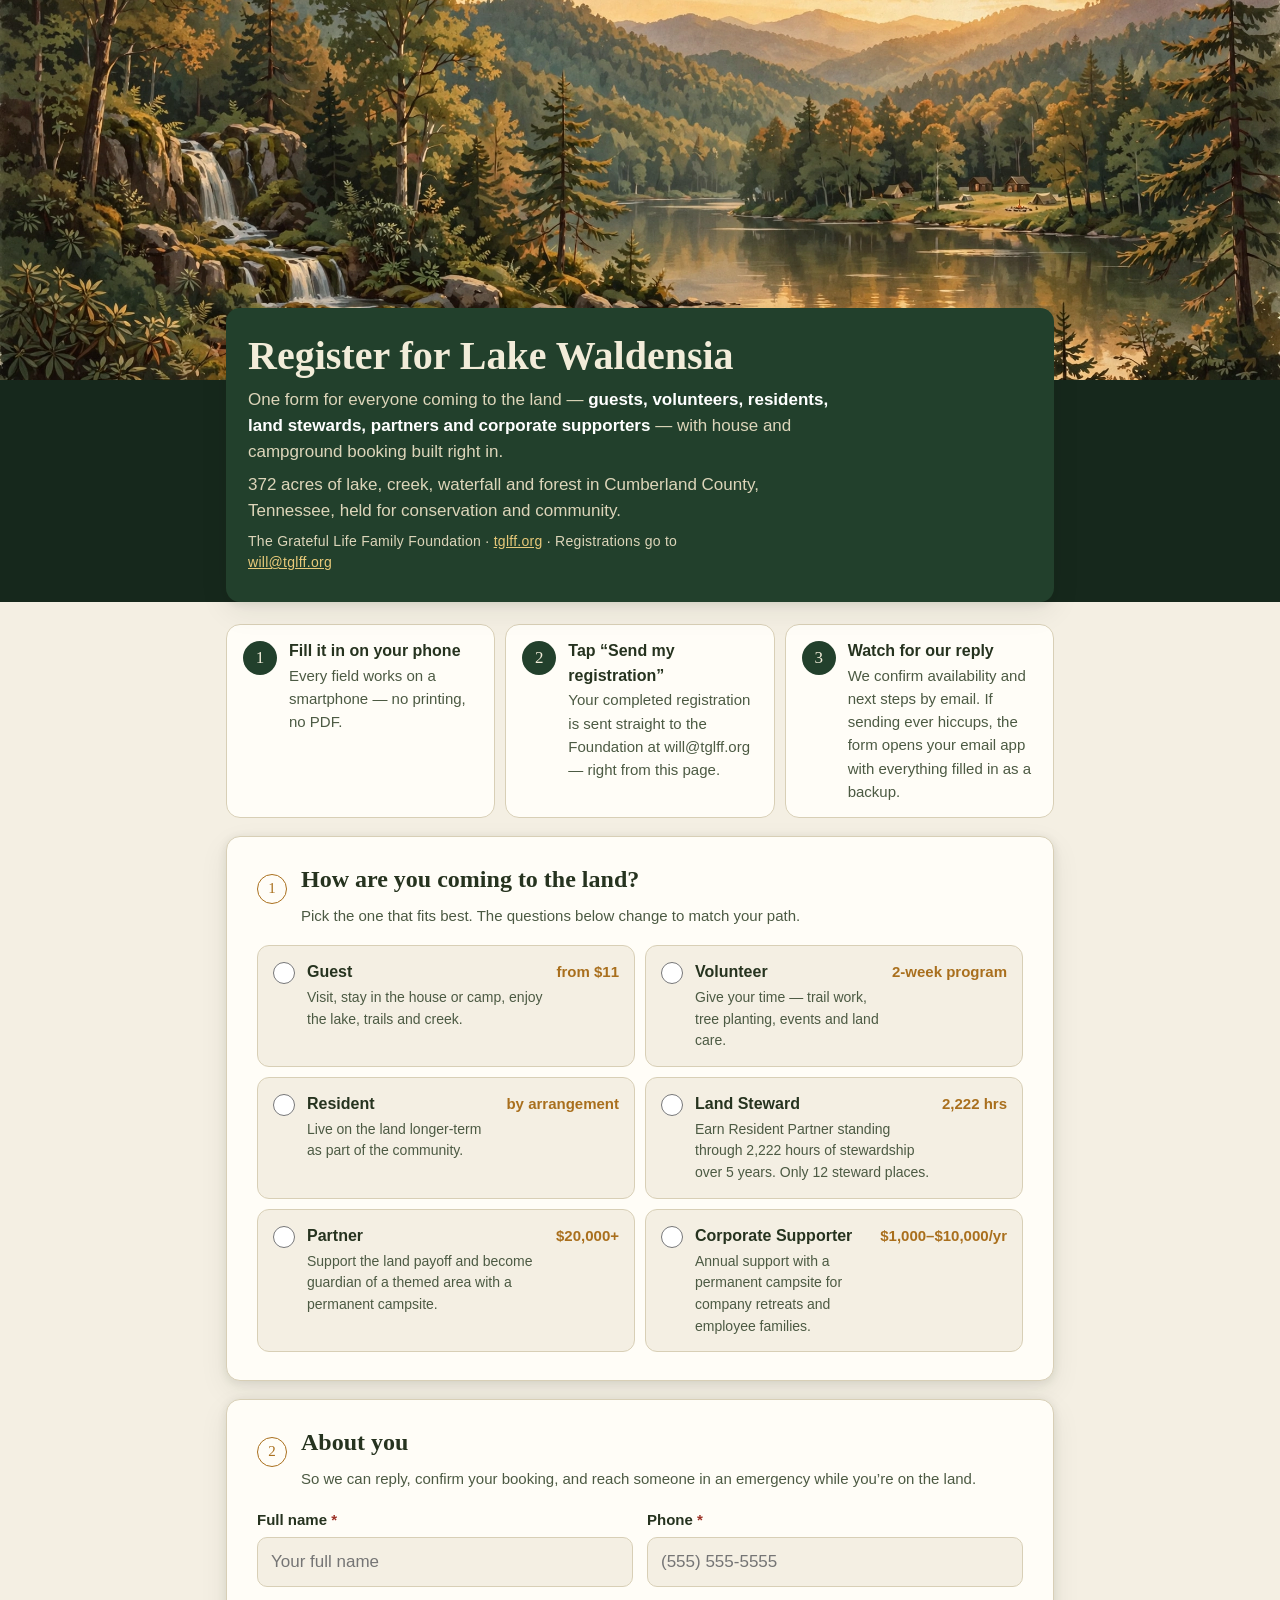
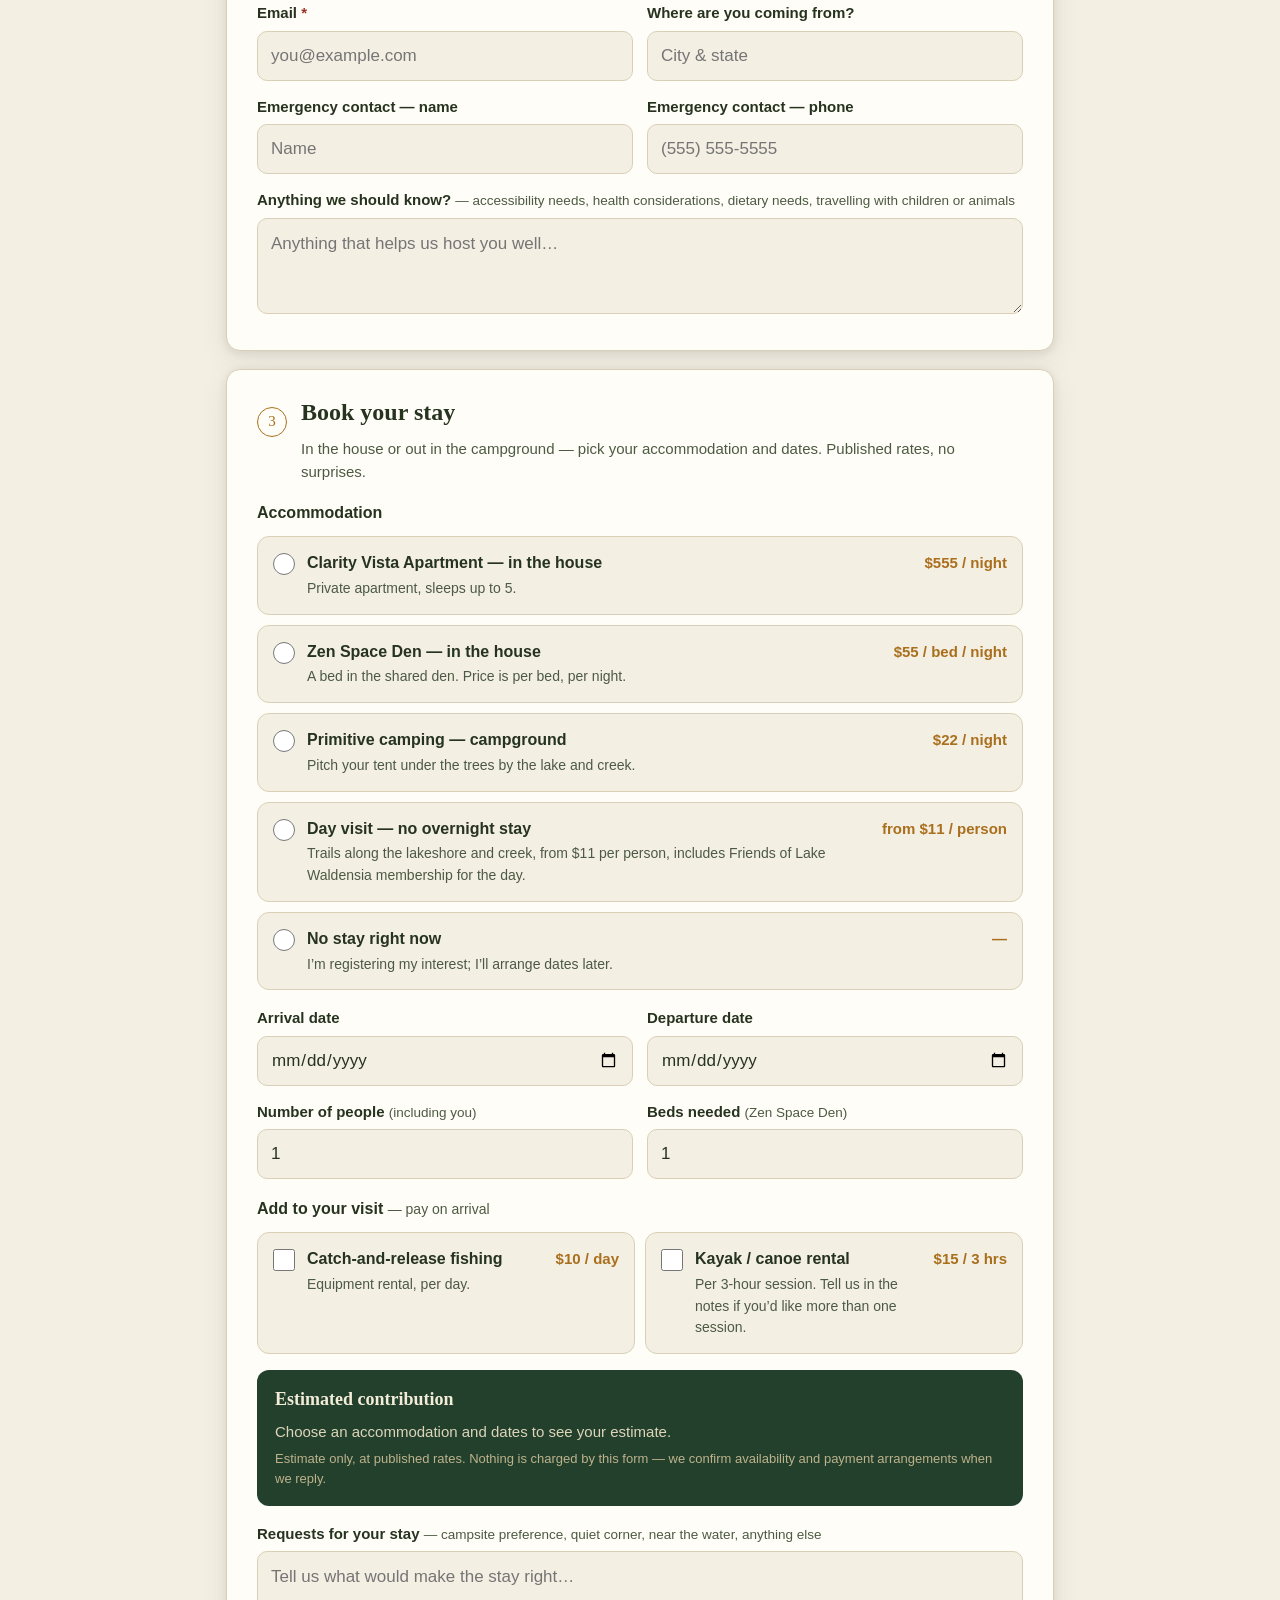
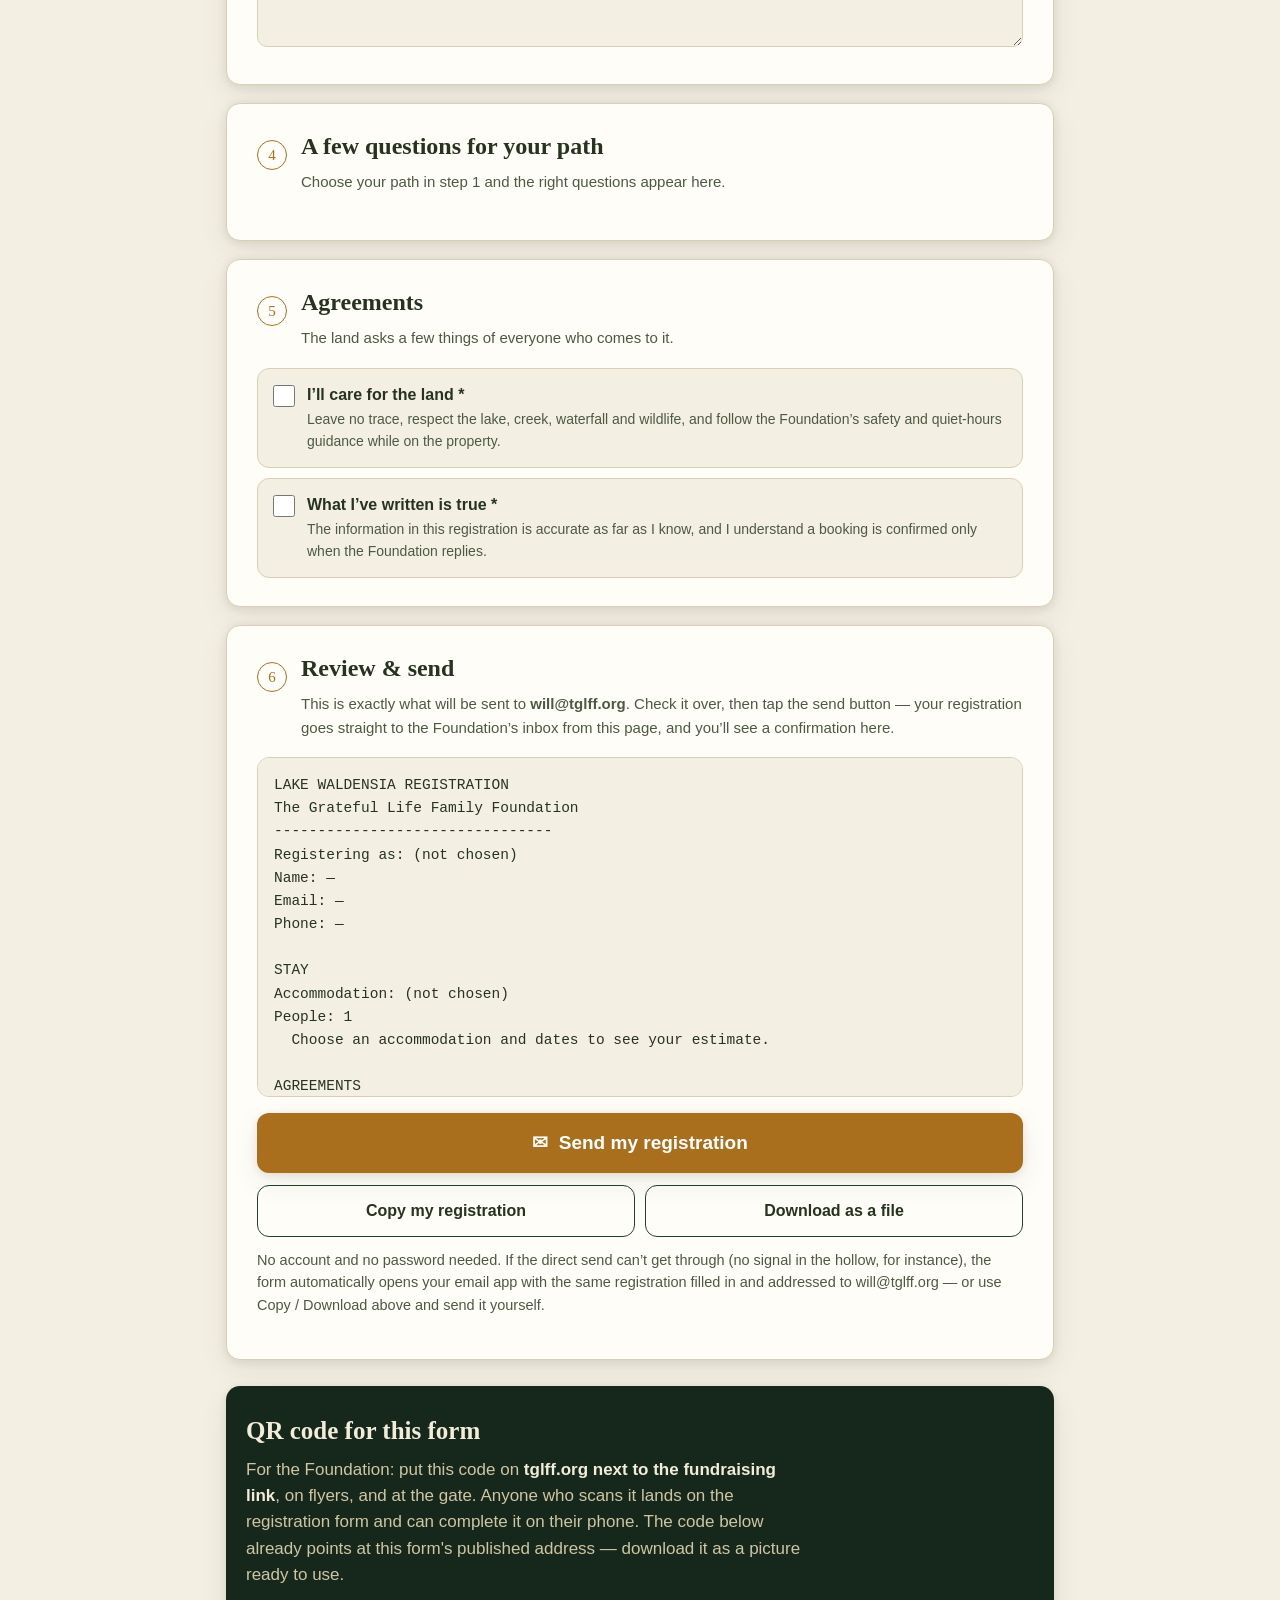
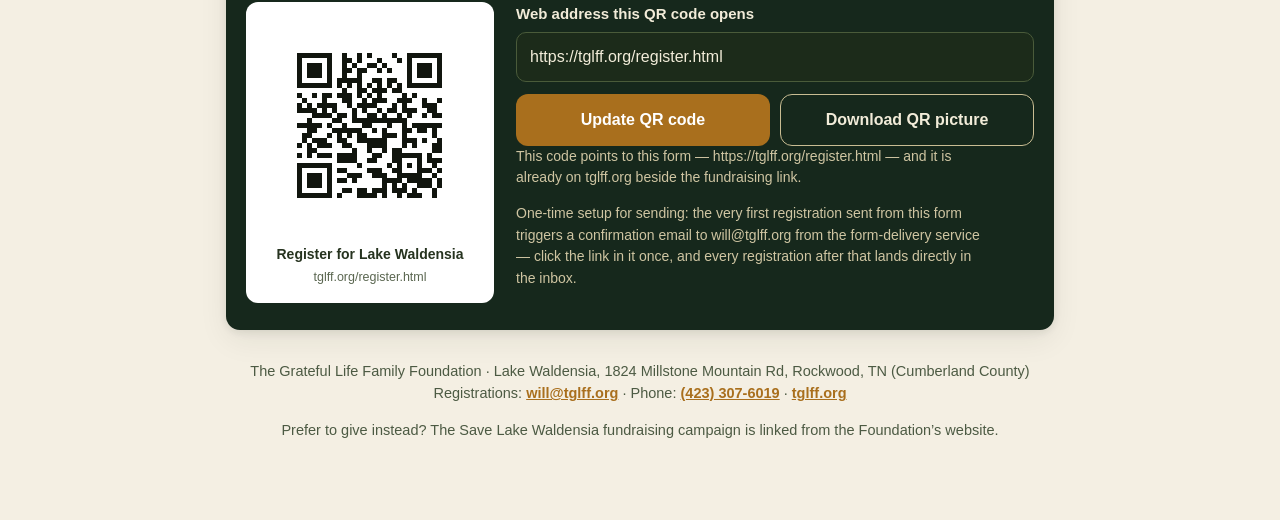
==== commit 90324bca: "Update register.html: QR panel defaults to https://tglff.org/register.html" ====
--- a/register.html
+++ b/register.html
@@ -569,7 +569,7 @@
       <!-- ============ QR ============ -->
       <div class="qr-panel" id="qr">
         <h2>QR code for this form</h2>
-        <p>For the Foundation: put this code on <strong style="color:#f2ecd9">tglff.org next to the fundraising link</strong>, on flyers, and at the gate. Anyone who scans it lands on the registration form and can complete it on their phone. Paste this form’s published web address below, tap “Update QR”, then download the code as a picture ready to add to the website.</p>
+        <p>For the Foundation: put this code on <strong style="color:#f2ecd9">tglff.org next to the fundraising link</strong>, on flyers, and at the gate. Anyone who scans it lands on the registration form and can complete it on their phone. The code below already points at this form's published address — download it as a picture ready to use.</p>
         <div class="qr-flex">
           <div class="qr-card">
             <canvas id="qr-canvas" width="216" height="216" aria-label="QR code for the Lake Waldensia registration form"></canvas>
@@ -577,12 +577,12 @@
           </div>
           <div class="qr-controls">
             <label for="qr-url">Web address this QR code opens</label>
-            <input type="url" id="qr-url" value="https://tglff.org" inputmode="url" />
+            <input type="url" id="qr-url" value="https://tglff.org/register.html" inputmode="url" />
             <div class="row">
               <button type="button" class="qr-update" id="btn-qr-update">Update QR code</button>
               <button type="button" class="qr-download" id="btn-qr-download">Download QR picture</button>
             </div>
-            <p class="qr-status" id="qr-status">Right now the code points to tglff.org. Once this form is published, paste its address above and update the code — that updated code is the one to place beside the fundraising link.</p>
+            <p class="qr-status" id="qr-status">This code points to this form — https://tglff.org/register.html — and it is already on tglff.org beside the fundraising link.</p>
             <p class="qr-status">One-time setup for sending: the very first registration sent from this form triggers a confirmation email to will@tglff.org from the form-delivery service — click the link in it once, and every registration after that lands directly in the inbox.</p>
           </div>
         </div>
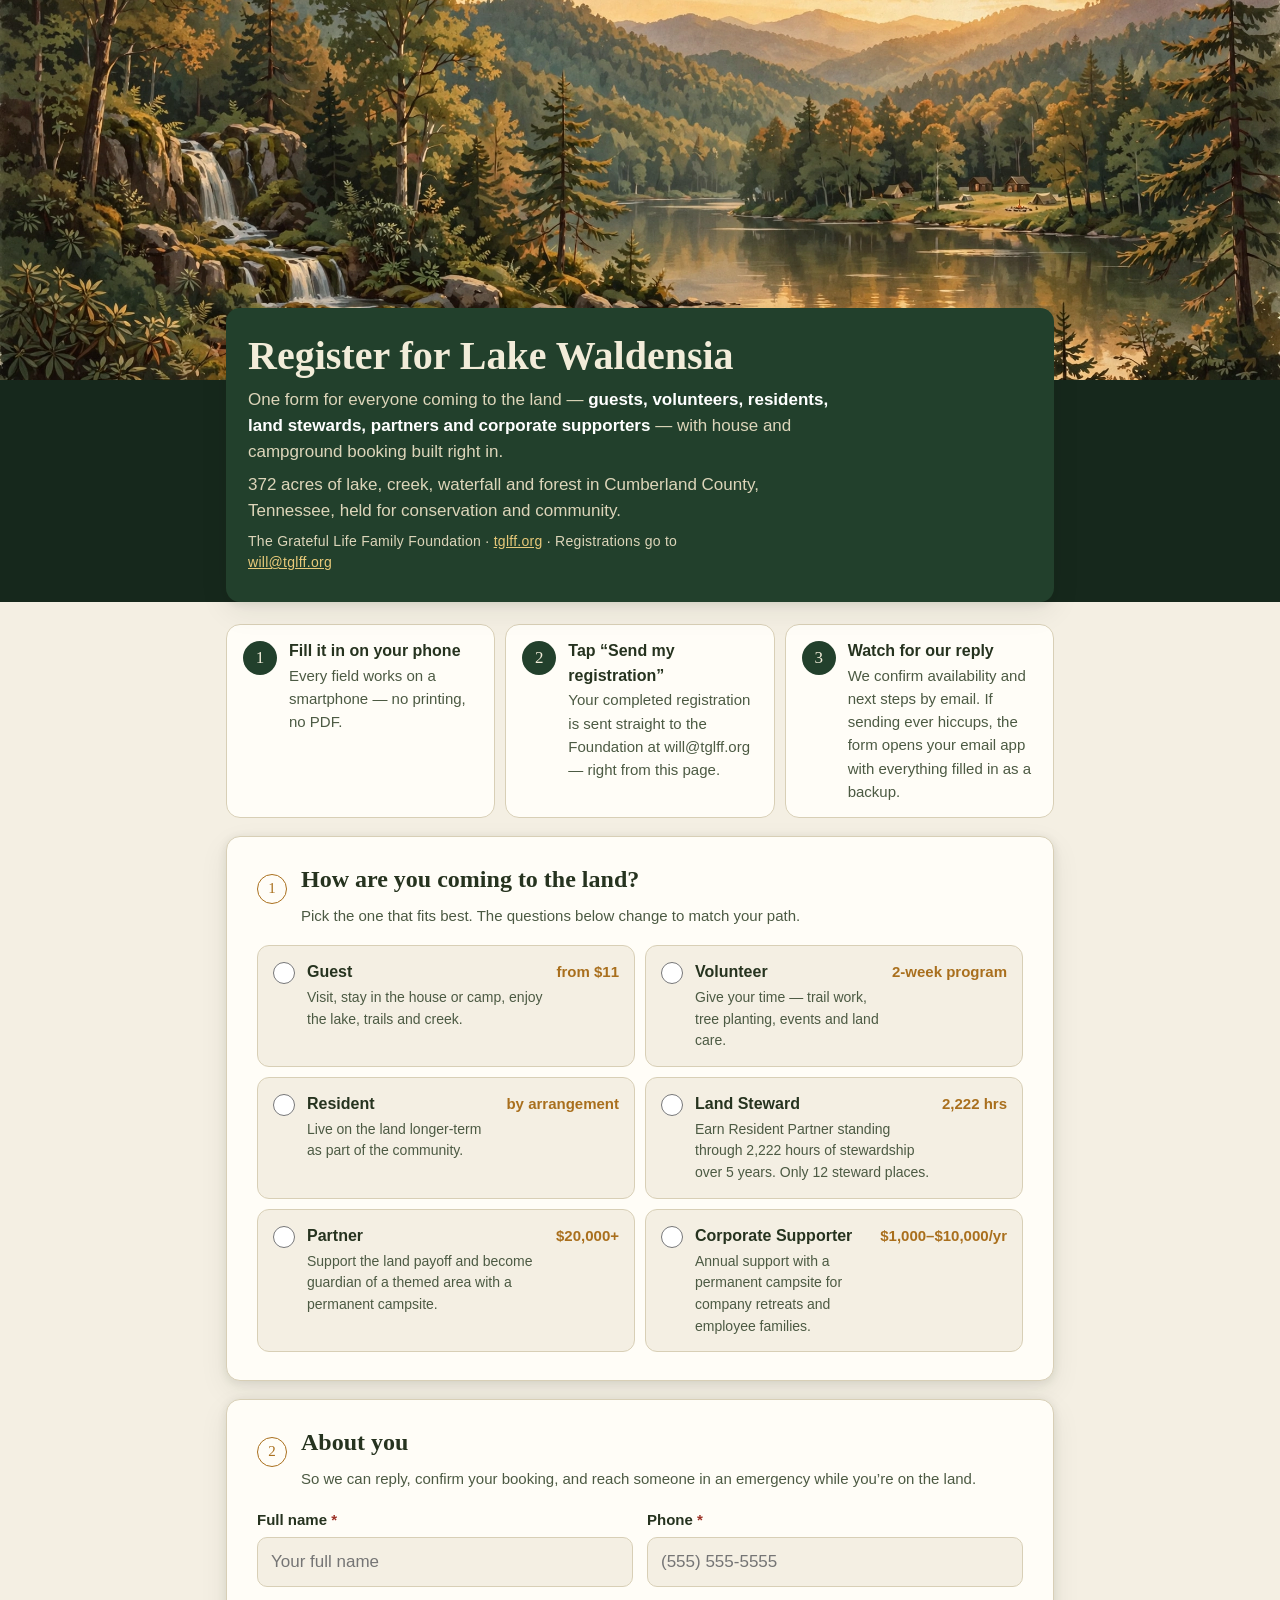
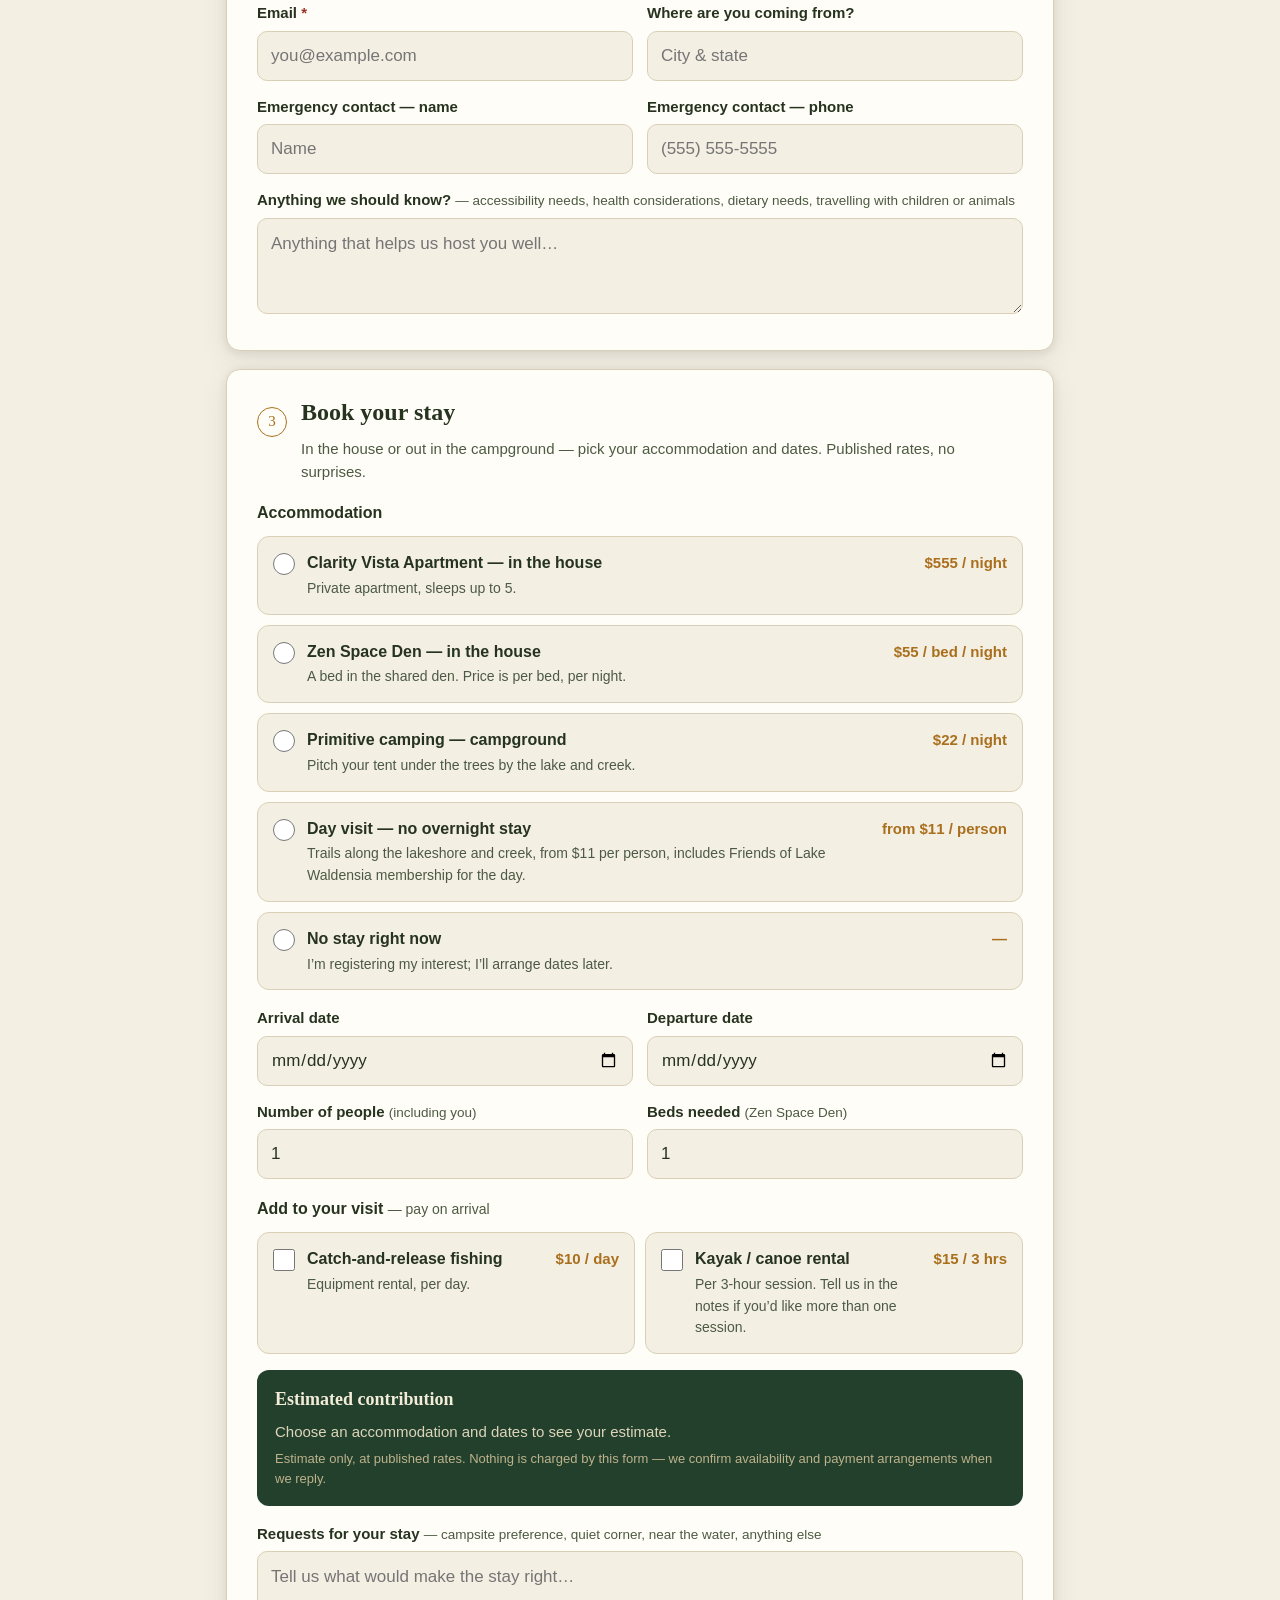
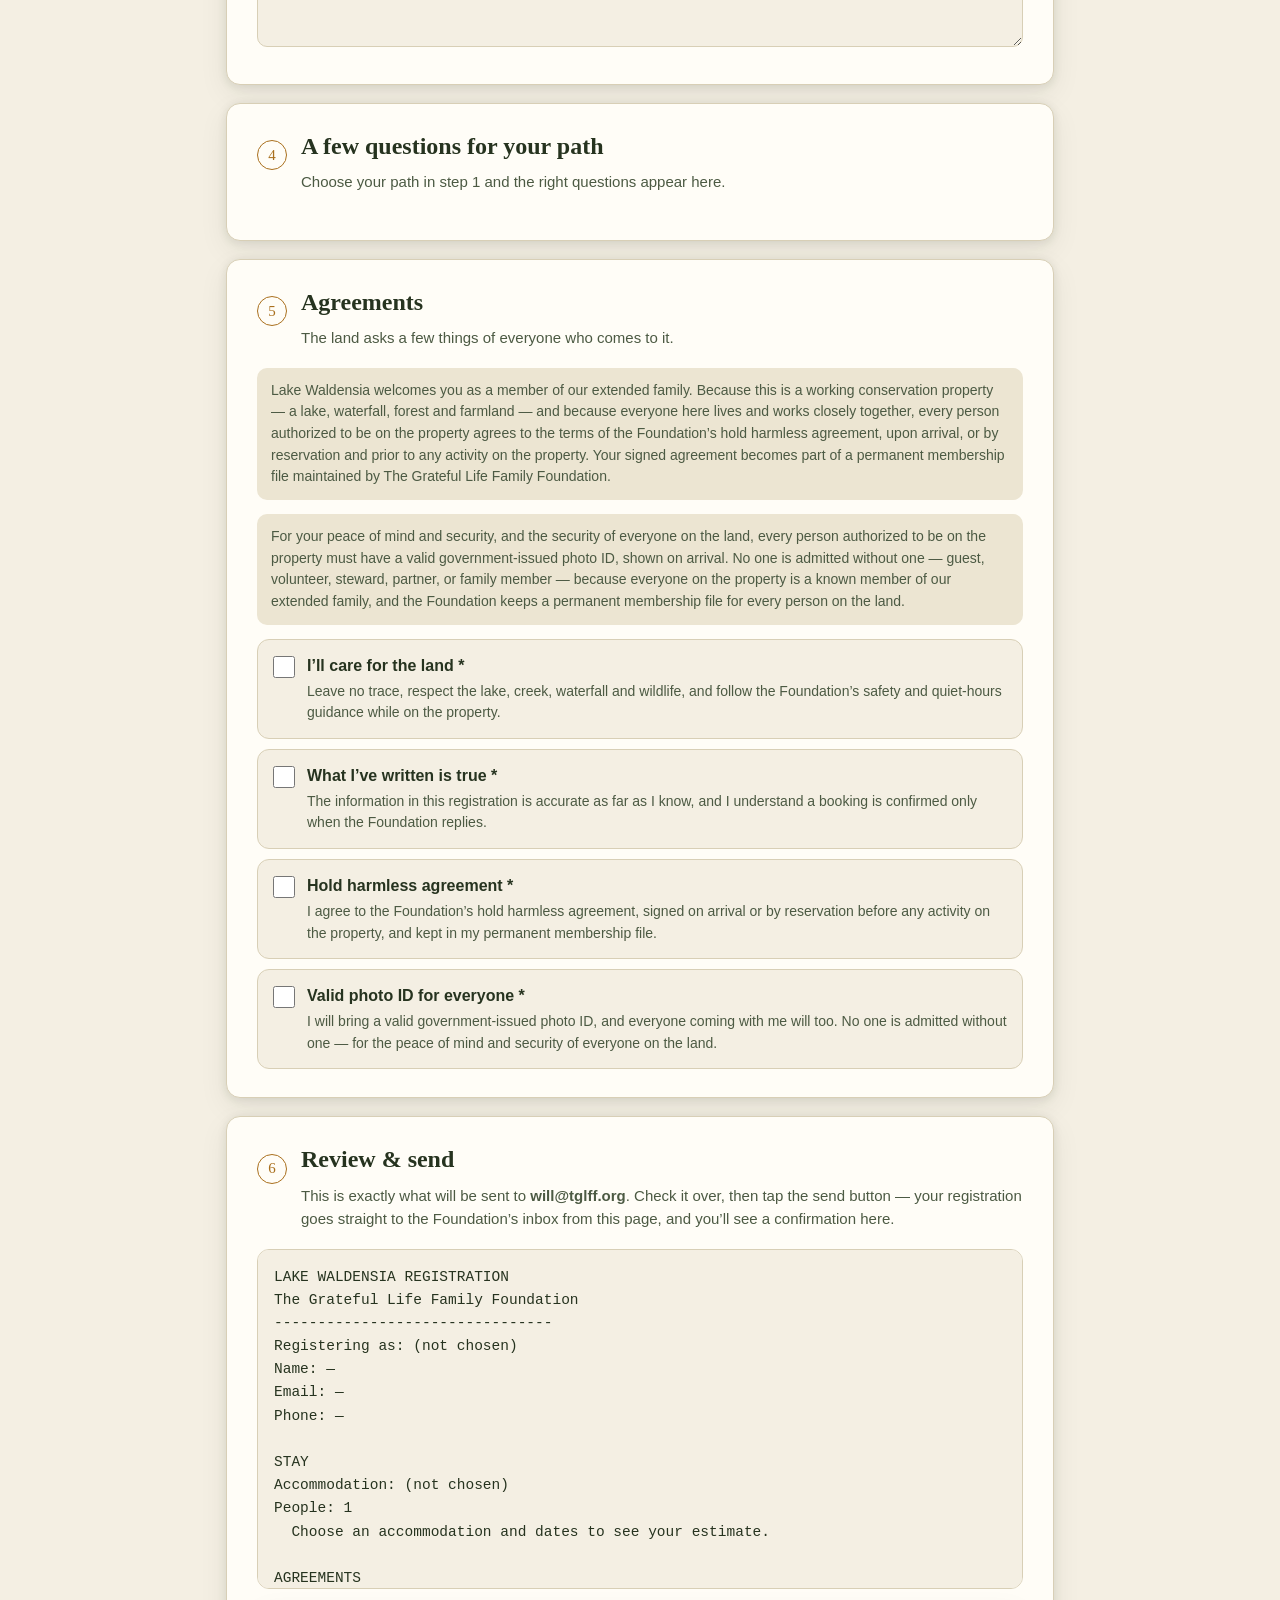
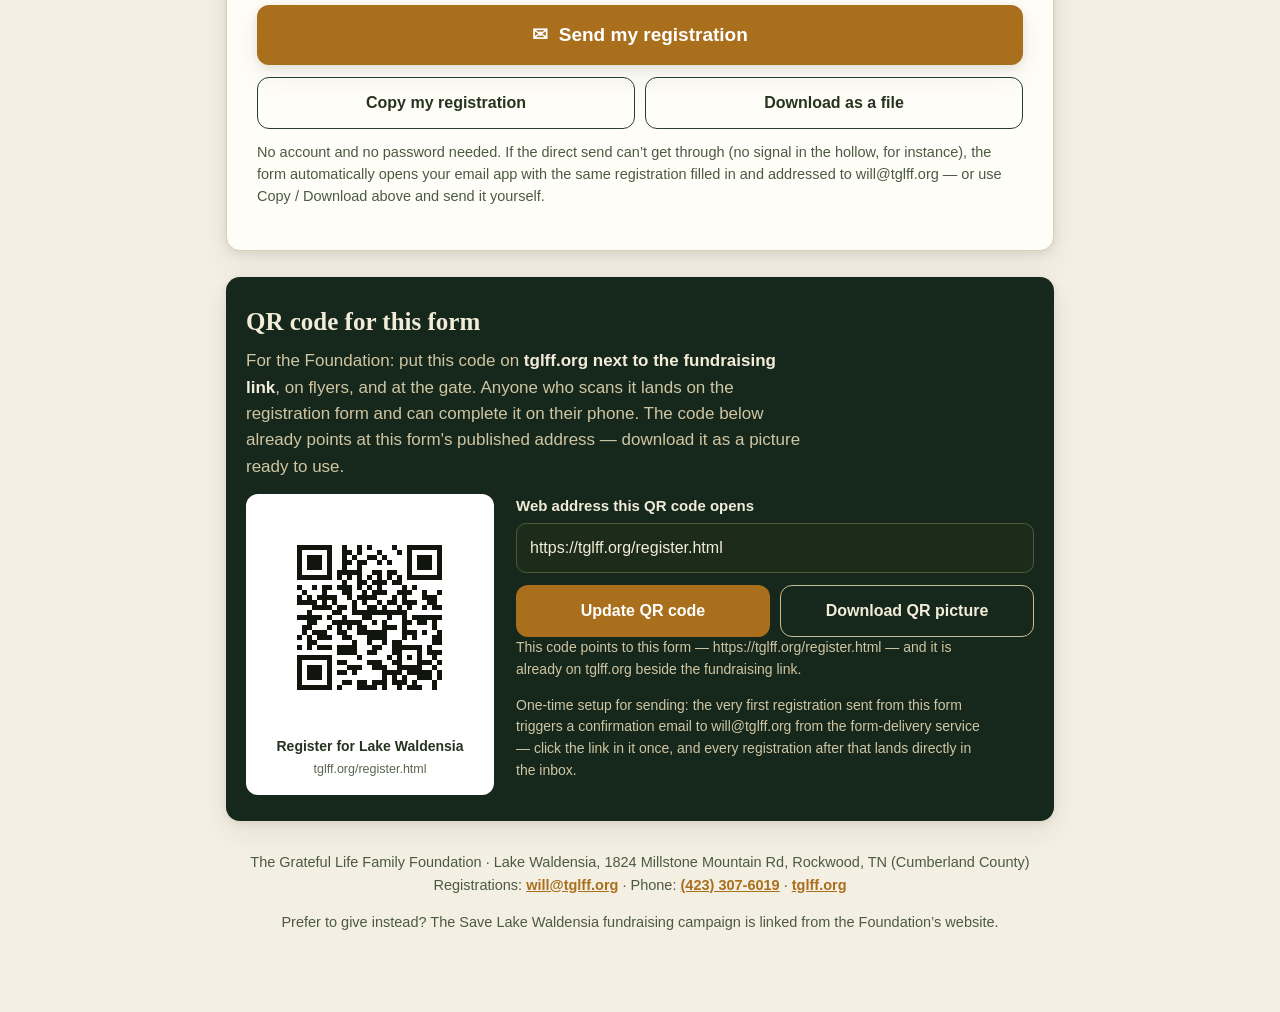
==== commit f16860e0: "Update register.html: hold-harmless + valid photo ID agreements" ====
--- a/register.html
+++ b/register.html
@@ -530,6 +530,8 @@
         <section class="card" aria-labelledby="h-agree">
           <div class="sec-head"><div class="sec-num">5</div><h2 id="h-agree">Agreements</h2></div>
           <p class="sec-sub">The land asks a few things of everyone who comes to it.</p>
+          <p class="legal">Lake Waldensia welcomes you as a member of our extended family. Because this is a working conservation property — a lake, waterfall, forest and farmland — and because everyone here lives and works closely together, every person authorized to be on the property agrees to the terms of the Foundation&rsquo;s hold harmless agreement, upon arrival, or by reservation and prior to any activity on the property. Your signed agreement becomes part of a permanent membership file maintained by The Grateful Life Family Foundation.</p>
+          <p class="legal">For your peace of mind and security, and the security of everyone on the land, every person authorized to be on the property must have a valid government-issued photo ID, shown on arrival. No one is admitted without one — guest, volunteer, steward, partner, or family member — because everyone on the property is a known member of our extended family, and the Foundation keeps a permanent membership file for every person on the land.</p>
           <div class="agree-list">
             <label class="choice"><input type="checkbox" id="a-land" />
               <span class="choice-body"><span class="choice-title">I’ll care for the land <span class="req">*</span></span>
@@ -537,6 +539,12 @@
             <label class="choice"><input type="checkbox" id="a-true" />
               <span class="choice-body"><span class="choice-title">What I’ve written is true <span class="req">*</span></span>
               <span class="choice-desc">The information in this registration is accurate as far as I know, and I understand a booking is confirmed only when the Foundation replies.</span></span></label>
+            <label class="choice"><input type="checkbox" id="a-hold" />
+              <span class="choice-body"><span class="choice-title">Hold harmless agreement <span class="req">*</span></span>
+              <span class="choice-desc">I agree to the Foundation’s hold harmless agreement, signed on arrival or by reservation before any activity on the property, and kept in my permanent membership file.</span></span></label>
+            <label class="choice"><input type="checkbox" id="a-id" />
+              <span class="choice-body"><span class="choice-title">Valid photo ID for everyone <span class="req">*</span></span>
+              <span class="choice-desc">I will bring a valid government-issued photo ID, and everyone coming with me will too. No one is admitted without one — for the peace of mind and security of everyone on the land.</span></span></label>
           </div>
           <div id="legal-partner" hidden>
             <div class="legal">
@@ -738,6 +746,8 @@
           L.push("AGREEMENTS");
           L.push("Care for the land: " + ($("a-land").checked ? "AGREED" : "not yet agreed"));
           L.push("Information is true: " + ($("a-true").checked ? "AGREED" : "not yet agreed"));
+          L.push("Hold harmless agreement: " + ($("a-hold").checked ? "AGREED" : "not yet agreed"));
+          L.push("Valid photo ID for everyone: " + ($("a-id").checked ? "AGREED" : "not yet agreed"));
           if(!$("legal-partner").hidden) L.push("Understands not a land purchase / not equity / no return promised: " + ($("a-legal").checked ? "AGREED" : "not yet agreed"));
           var text = L.join("\n");
           $("summary").textContent = text;
@@ -759,6 +769,8 @@
           if(currentPath() === "Land Steward" && !val("q-stew-exp")) errs.push("Stewards: tell us about your land experience (step 4).");
           if(!$("a-land").checked) errs.push("Please agree to care for the land (step 5).");
           if(!$("a-true").checked) errs.push("Please confirm what you’ve written is true (step 5).");
+          if(!$("a-hold").checked) errs.push("Please agree to the hold harmless agreement (step 5).");
+          if(!$("a-id").checked) errs.push("Please confirm you will bring a valid photo ID, and everyone coming with you will too (step 5).");
           if(!$("legal-partner").hidden && !$("a-legal").checked) errs.push("Please confirm you understand the partnership terms (step 5).");
           return errs;
         }
